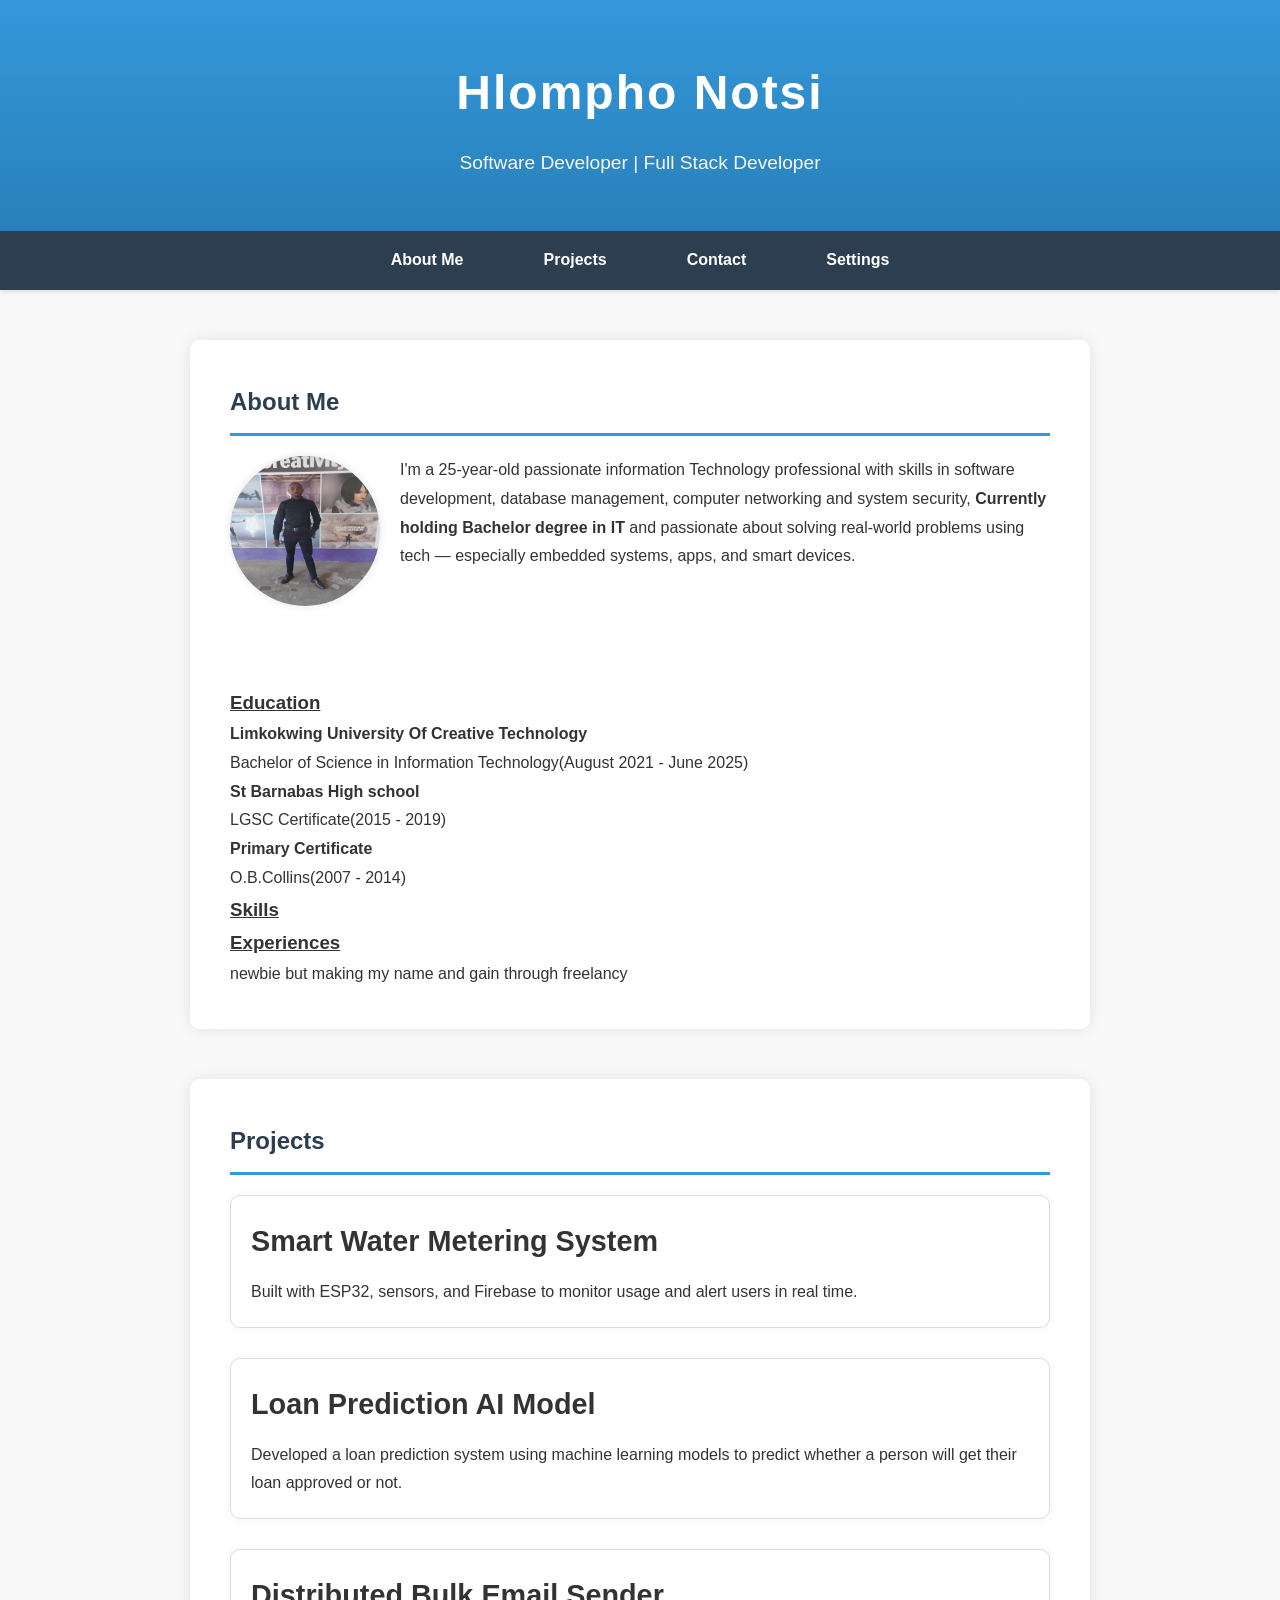
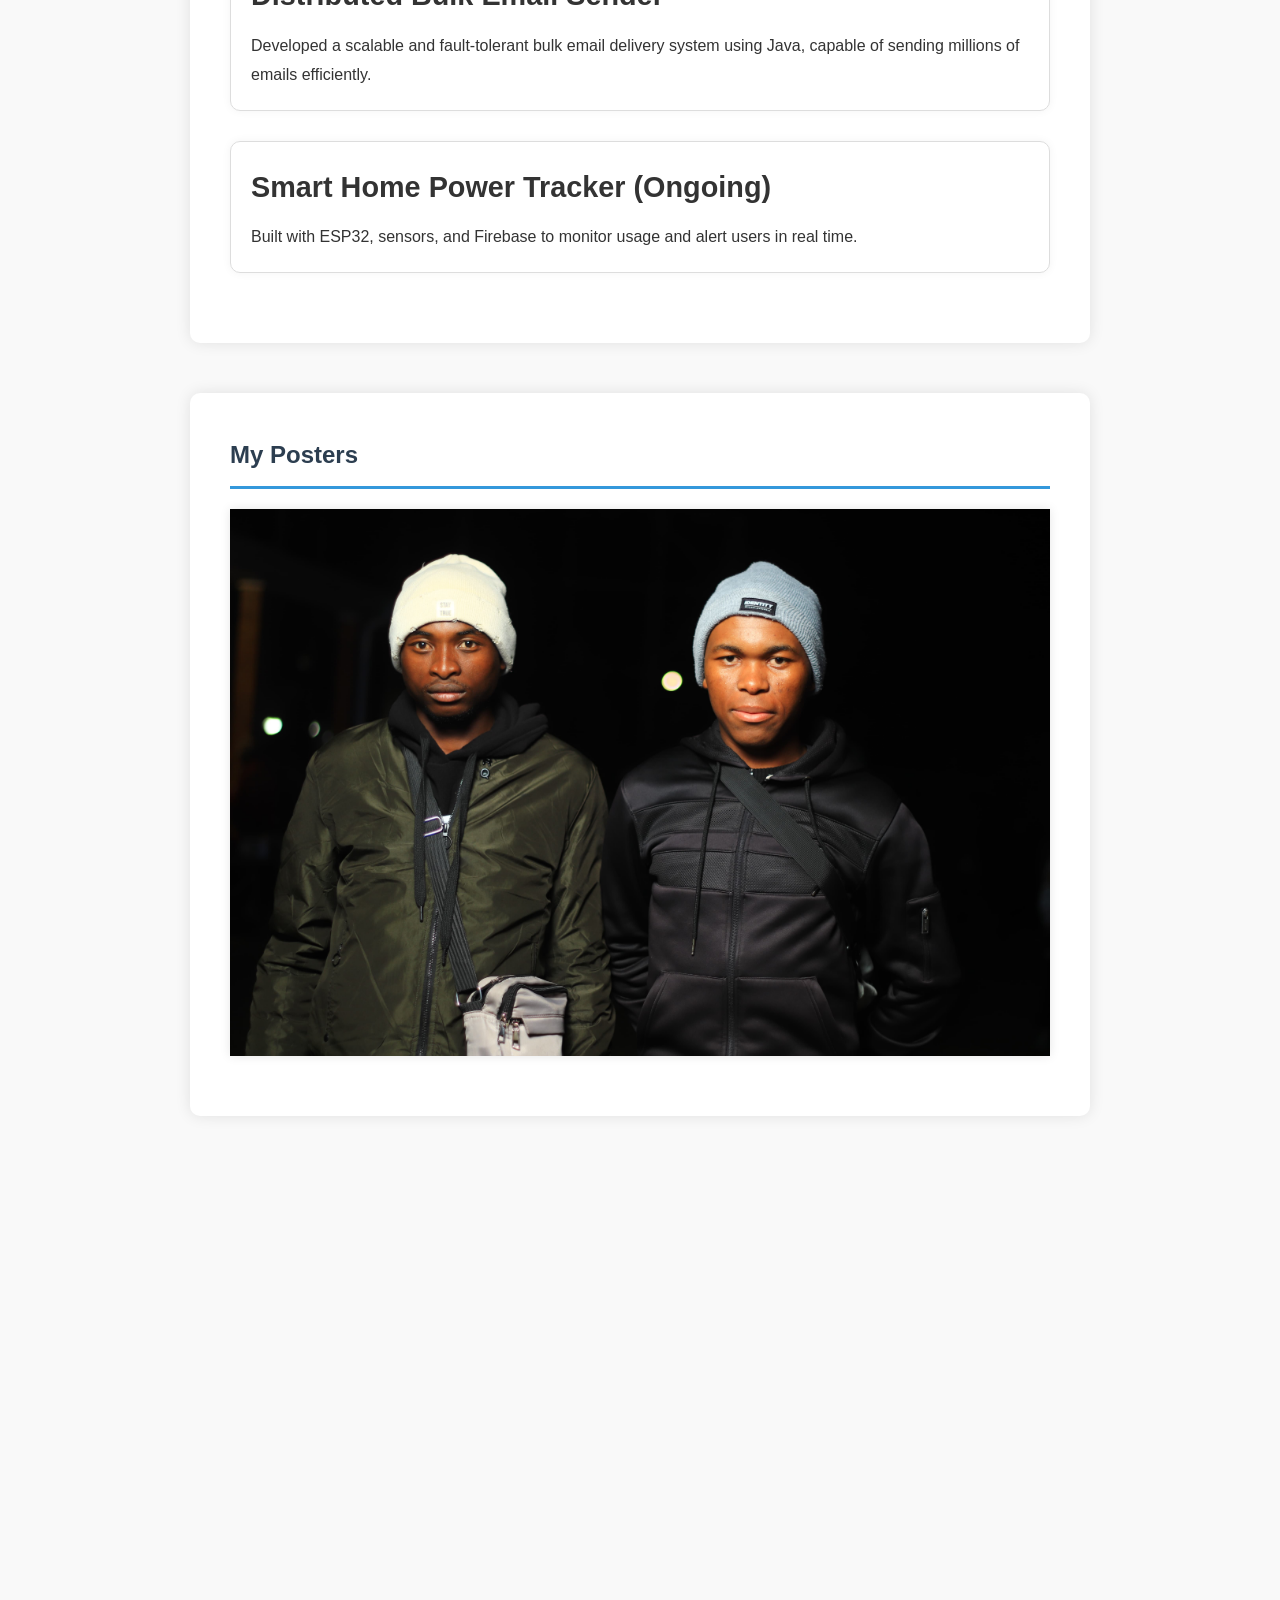
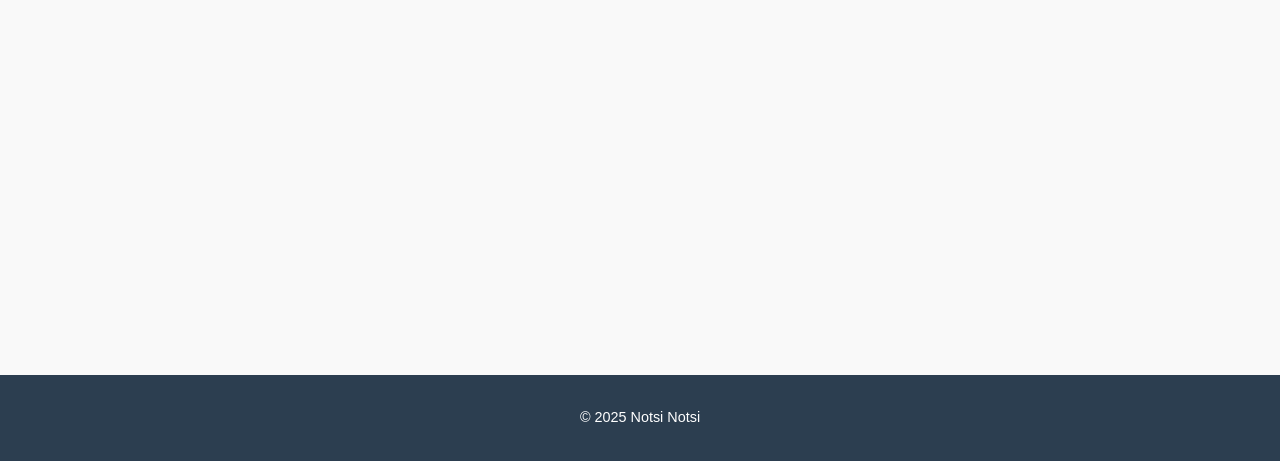
==== index.html @ 53c0213c "Add files via upload" ====
<!DOCTYPE html>
<html lang="en">
<head>
  <meta charset="UTF-8">
  <meta name="viewport" content="width=device-width, initial-scale=1.0">
  <title>Hlompho Notsi Portfolio</title>
  <link rel="stylesheet" href="style.css">
  <link rel="stylesheet" href="https://cdnjs.cloudflare.com/ajax/libs/font-awesome/5.15.3/css/all.min.css" />
</head>
<body>
  <header>
    <h1>Hlompho Notsi</h1>
    <p>Software Developer | Full Stack Developer</p>
  </header>
  <nav>
    <ul>
    <li><a href="#about">About Me</a></li>                     
    <li><a href="#projects">Projects</a></li>
    <li><a href="#contact">Contact</a></li>                    
    <li><a href="#settings">Settings</a></li>
  </ul>
  </nav>
  <section id="about">
    <h2>About Me</h2>
    <img src="profile.jpg" alt="Notsi Profile Picture" class="profile-picture">
    <p>I'm a 25-year-old passionate information Technology professional with skills in software development, database management, computer networking and system security,
      <b>Currently holding Bachelor degree in IT</b> and passionate about solving real-world problems using tech — especially embedded systems, apps, and smart devices.</p>
      <br>
      <br>
      <br>
      <br>
    <h3><u>Education</u></h3>
    <h4>Limkokwing University Of Creative Technology</h4>
    <p>Bachelor of Science in Information Technology(August 2021 - June 2025)<br></p>

    <h4>St Barnabas High school</h4>
    <p>LGSC Certificate(2015 - 2019)<br></p>
  
    <h4>Primary Certificate</h4>
    <p>O.B.Collins(2007 - 2014)<br></p>

    <h3><u>Skills</u></h3>
    <h3><u>Experiences</u></h3>
    <p>newbie but making my name and gain through freelancy<br></p>

  
  </section>
  <section id="projects">
    <h2>Projects</h2>
    <div class="project">
      <h3>Smart Water Metering System</h3>
      <p>Built with ESP32, sensors, and Firebase to monitor usage and alert users in real time.</p>
    </div>
    <div class="project">
      <h3>Loan Prediction AI Model</h3>
      <p>Developed a loan prediction system using machine learning models to predict whether a person will get their loan approved or not.</p>
    </div>
    <div class="project">
      <h3>Distributed Bulk Email Sender</h3>
      <p>Developed a scalable and fault-tolerant bulk email delivery system using Java, capable of sending millions of emails efficiently.</p>
    </div>
    <div class="project">
      <h3>Smart Home Power Tracker (Ongoing)</h3>
      <p>Built with ESP32, sensors, and Firebase to monitor usage and alert users in real time.</p>
    </div>
  </section>
  <section id="posters">
    <h2>My Posters</h2>
    <img src="poster.jpg" alt="Notsi poster" class="poster">
  </section>
  <section id="contact">
  <h2>Contact</h2>
  <p>Email: <a href="emailto:coolestkid201@gmail.com">coolestkid201@gmail.com</a></p>
  <p>Phone: +266 6367 4140</p>
  <div class="social-links">
    <a href="https: //facebook.com/hlompho" target="_blank"  >                                                       
      <i class="fa fa-facebook" aria-hidden="true"></i>Facabook
    </a>
    <a href="https://wa.me/+266 53879852" target="_blank">
      <i class="fa fa-whatsapp" aria-hidden="true"></i>whatsapp
    </a>
    <a href="https://linkedin.com/in/profile " target="_blank"></a>                                                            
      <i class="fa fa-linkedin" aria-hidden="true"></i> linkedin
    </a>
    <a href="https://www.twitter.com/your-twitter-profile" target="_blank">
      <i class="fa fa-twitter" aria-hidden="true"></i>
    </a>
  </div>
</section>
<section id="SETTINGS">
<div class="settings-container">
    <h2>Settings</h2>
    <label class="switch">
      <input type="checkbox" id="modeToggle">
      <span class="slider round"></span>
    </label>
    <p id="modeLabel">Light Mode</p>
    <h3>Other Settings</h3>
    <ul>
      <li>
        <label>
          <input type="checkbox" id="fontSizeToggle">
          Large Font Size
        </label>
      </li>
      <li>
        <label>
          <input type="checkbox" id="highContrastToggle">
          High Contrast Mode
        </label>
      </li>
    </ul>
  </div>
  <script>
    const toggle = document.getElementById("modeToggle");
    const label = document.getElementById("modeLabel");
    const body = document.body;
    const fontSizeToggle = document.getElementById("fontSizeToggle");
    const highContrastToggle = document.getElementById("highContrastToggle");

    toggle.addEventListener("change", () => {
      body.classList.toggle("dark");
      label.textContent = body.classList.contains("dark") ? "Dark Mode" : "Light Mode";
    });

    fontSizeToggle.addEventListener("change", () => {
      body.classList.toggle("large-font");
    });

    highContrastToggle.addEventListener("change", () => {
      body.classList.toggle("high-contrast");
    });
  </script>
  </section>
<footer>
    <p>&copy; 2025 Notsi Notsi</p>
  </footer>
  <script src="script.js"></script>
</body>
</html>
---- style.css ----
/* Global Styles */

* {
  margin: 0;
  padding: 0;
  box-sizing: border-box;
  scroll-behavior: smooth;
}

body {
  font-family: 'Inter', sans-serif;
  background-color: #f9f9f9;
  color: #333;
  line-height: 1.8;
  padding: 0;
}

/* Header Styles */

header {
  text-align: center;
  padding: 50px 0;
  background-color: #3498db;
  color: white;
  background-image: linear-gradient(to bottom, #3498db, #2980b9);
}

header h1 {
  font-size: 3rem;
  font-weight: 700;
  letter-spacing: 2px;
  color: white;
}

header p {
  font-size: 1.2rem;
  color: #f7f7f7;
  margin-top: 10px;
}

/* Navigation Styles */

nav {
  background-color: #2c3e50;
  padding: 15px 0;
  box-shadow: 0 2px 4px rgba(0, 0, 0, 0.1);
}

nav ul {
  display: flex;
  justify-content: center;
  list-style: none;
  padding: 0;
  margin: 0;
}

nav ul li {
  margin: 0 25px;
}

nav ul li a {
  color: white;
  text-decoration: none;
  font-weight: 600;
  padding: 10px 15px;
  border-radius: 5px;
  transition: background-color 0.3s ease;
}

nav ul li a:hover {
  background-color: #34495e;
}

/* Section Styles */

section {
  margin: 50px auto;
  max-width: 900px;
  background: white;
  padding: 40px;
  border-radius: 10px;
  box-shadow: 0 0 15px rgba(0, 0, 0, 0.1);
  scroll-margin-top: 80px;
}

section h2 {
  color: #2c3e50;
  margin-bottom: 20px;
  border-bottom: 3px solid #3498db;
  padding-bottom: 10px;
}

section p {
  color: #333;
}

/* Project Styles */

.project {
  margin-bottom: 30px;
  padding: 20px;
  border: 1px solid #ddd;
  border-radius: 10px;
  box-shadow: 0 0 10px rgba(0, 0, 0, 0.05);
}

.project h3 {
  font-size: 1.8rem;
  margin-bottom: 10px;
  color: #333;
}

/* Footer Styles */

footer {
  text-align: center;
  padding: 30px;
  margin-top: 50px;
  font-size: 0.9em;
  background-color: #2c3e50;
  color: white;
}

/* Responsive Design */

@media (max-width: 768px) {
  header {
    padding: 30px 0;
  }
  
  section {
    padding: 20px;
  }
}
.social-links {
  margin-top: 20px;
  color: #000;
}

.social-links a {
  margin: 0 10px;
  font-size: 24px;
  color: #333;
  transition: color 0.3s ease;
}

.social-links a:hover {
  color: #3498db;
}
.settings-container {
  max-width: 800px;
  margin: 40px auto;
  padding: 20px;
  background-color: #f9f9f9;
  border: 1px solid #ddd;
  border-radius: 10px;
  box-shadow: 0 0 10px rgba(0, 0, 0, 0.1);
}

.switch {
  position: relative;
  display: inline-block;
  width: 60px;
  height: 34px;
}

.slider {
  position: absolute;
  cursor: pointer;
  top: 0;
  left: 0;
  right: 0;
  bottom: 0;
  background-color: #ccc;
  transition: 0.4s;
}

.slider.round {
  border-radius: 34px;
}

.slider.round::before {
  position: absolute;
  content: "";
  height: 26px;
  width: 26px;
  left: 4px;
  bottom: 4px;
  background-color: white;
  transition: 0.4s;
  border-radius: 50%;
}

input:checked + .slider.round::before {
  transform: translateX(26px);
}

.dark {
  background-color: #333;
  color: #000;
}

.large-font {
  font-size: 18px;
}

.high-contrast {
  background-color: black;
  color: yellow;
}
.profile-picture {
    width: 150px;
    height: 150px;
    border-radius: 50%;
    float: left;
    margin: 0 20px 10px 0;
    display: block;
    box-shadow: 0 0 10px rgba(0, 0, 0, 0.1);
    
}
.poster{
    width:100%;
    height: inherit;
    margin: 20px auto;
    display: block;
    box-shadow: 0 0 10px rgba(0, 0, 0, 0.1);

}
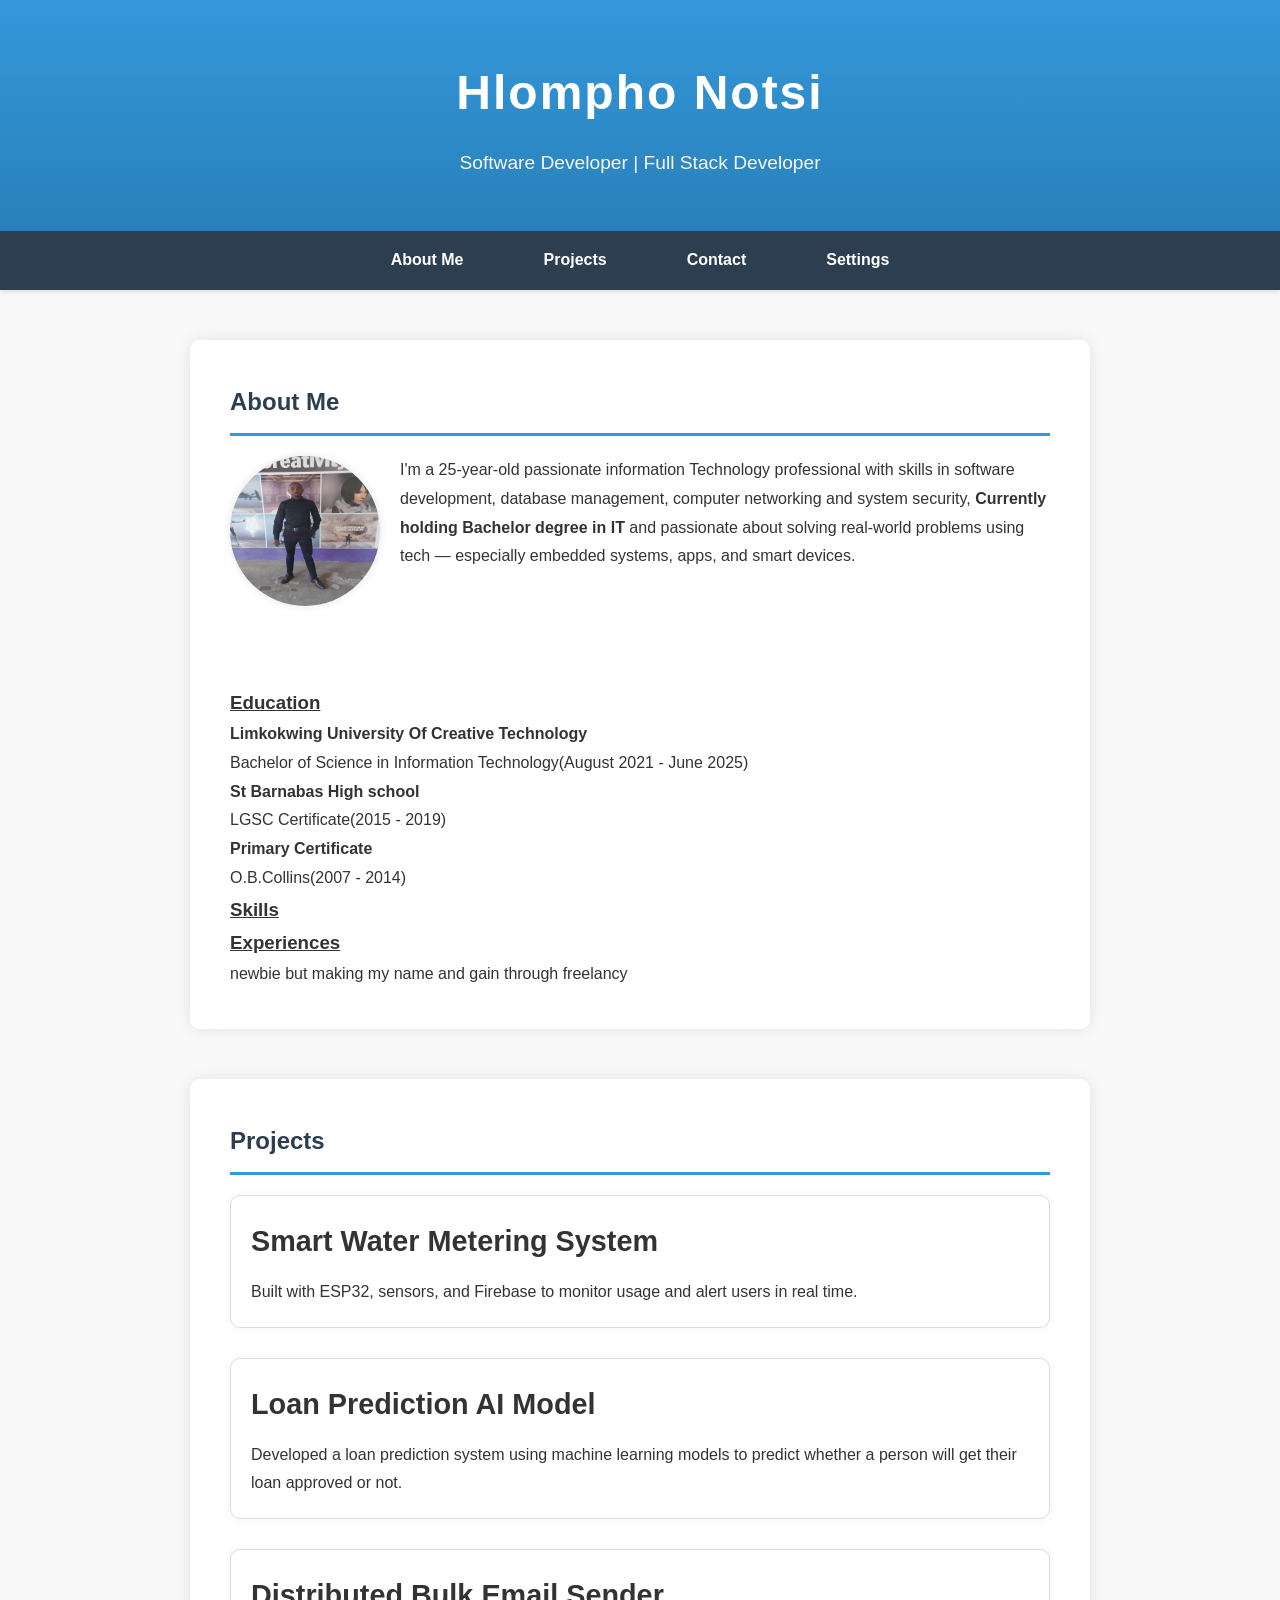
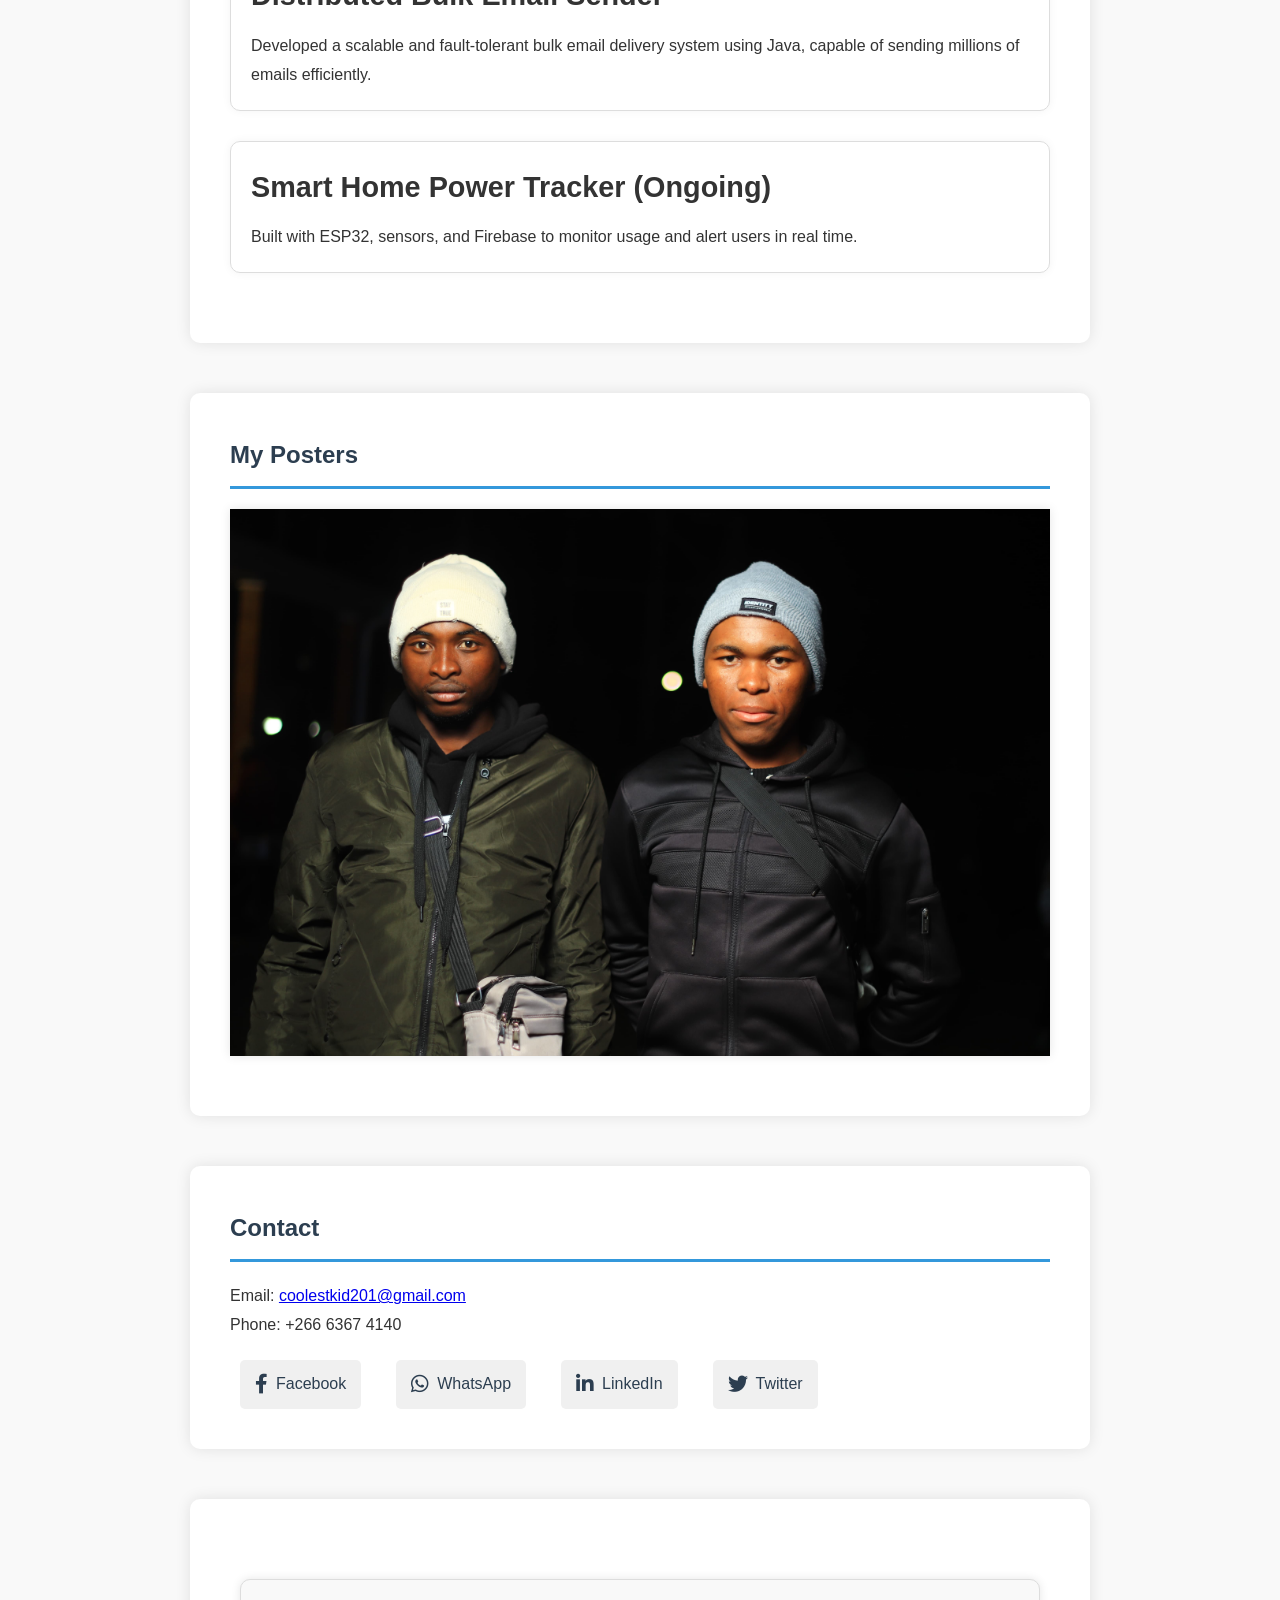
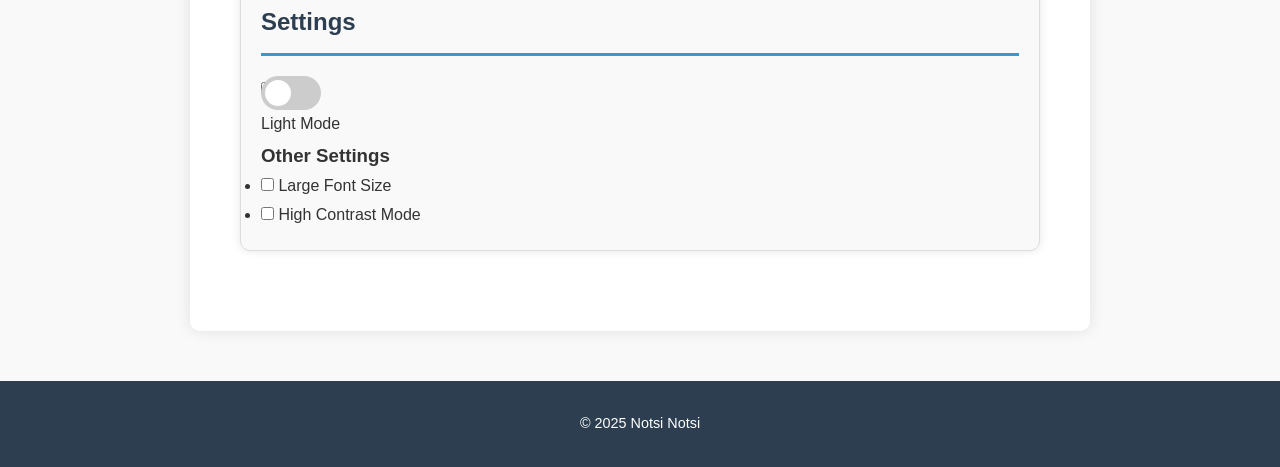
==== commit d85593c4: "Add files via upload" ====
--- a/index.html
+++ b/index.html
@@ -70,20 +70,20 @@
   </section>
   <section id="contact">
   <h2>Contact</h2>
-  <p>Email: <a href="emailto:coolestkid201@gmail.com">coolestkid201@gmail.com</a></p>
+  <p>Email: <a href="mailto:coolestkid201@gmail.com">coolestkid201@gmail.com</a></p>
   <p>Phone: +266 6367 4140</p>
   <div class="social-links">
-    <a href="https: //facebook.com/hlompho" target="_blank"  >                                                       
-      <i class="fa fa-facebook" aria-hidden="true"></i>Facabook
+    <a href="https://facebook.com/hlompho" target="_blank">                                                       
+      <i class="fab fa-facebook-f"></i> Facebook
     </a>
-    <a href="https://wa.me/+266 53879852" target="_blank">
-      <i class="fa fa-whatsapp" aria-hidden="true"></i>whatsapp
+    <a href="https://wa.me/26653879852" target="_blank">
+      <i class="fab fa-whatsapp"></i> WhatsApp
     </a>
-    <a href="https://linkedin.com/in/profile " target="_blank"></a>                                                            
-      <i class="fa fa-linkedin" aria-hidden="true"></i> linkedin
+    <a href="https://linkedin.com/in/hlompho-notsi-b7b3bb228" target="_blank">
+      <i class="fab fa-linkedin-in"></i> LinkedIn
     </a>
     <a href="https://www.twitter.com/your-twitter-profile" target="_blank">
-      <i class="fa fa-twitter" aria-hidden="true"></i>
+      <i class="fab fa-twitter"></i> Twitter
     </a>
   </div>
 </section>
--- a/style.css
+++ b/style.css
@@ -225,4 +225,43 @@
     display: block;
     box-shadow: 0 0 10px rgba(0, 0, 0, 0.1);
 
+}
+.social-links {
+  display: flex;
+  flex-wrap: wrap;
+  gap: 15px;
+  margin-top: 20px;
+}
+
+.social-links a {
+  display: inline-flex;
+  align-items: center;
+  gap: 8px;
+  color: #2c3e50;
+  text-decoration: none;
+  padding: 10px 15px;
+  border-radius: 5px;
+  background-color: #f0f0f0;
+  transition: all 0.3s ease;
+  font-size: 16px;
+}
+
+.social-links a:hover {
+  background-color: #3498db;
+  color: white;
+  transform: translateY(-2px);
+}
+
+.social-links i {
+  font-size: 20px;
+}
+
+/* Dark mode styles */
+.dark .social-links a {
+  background-color: #444;
+  color: white;
+}
+
+.dark .social-links a:hover {
+  background-color: #2980b9;
 }
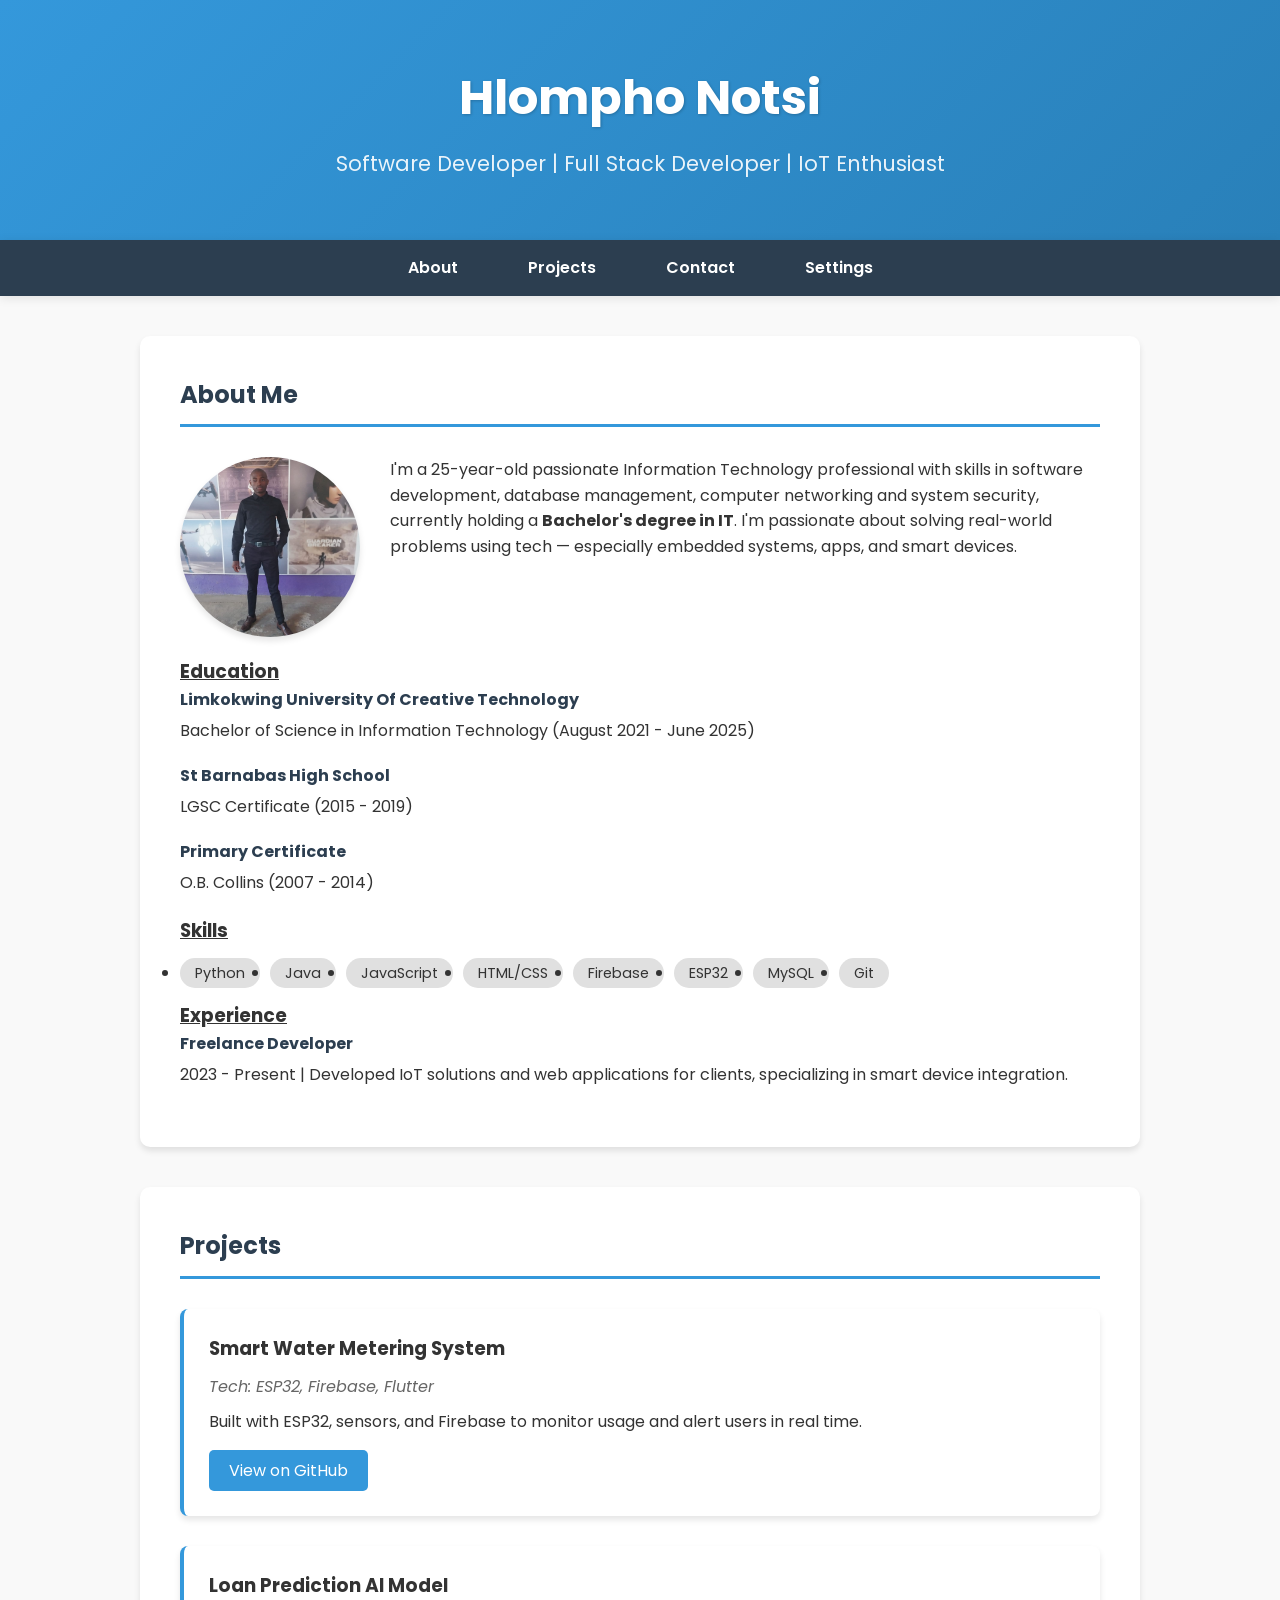
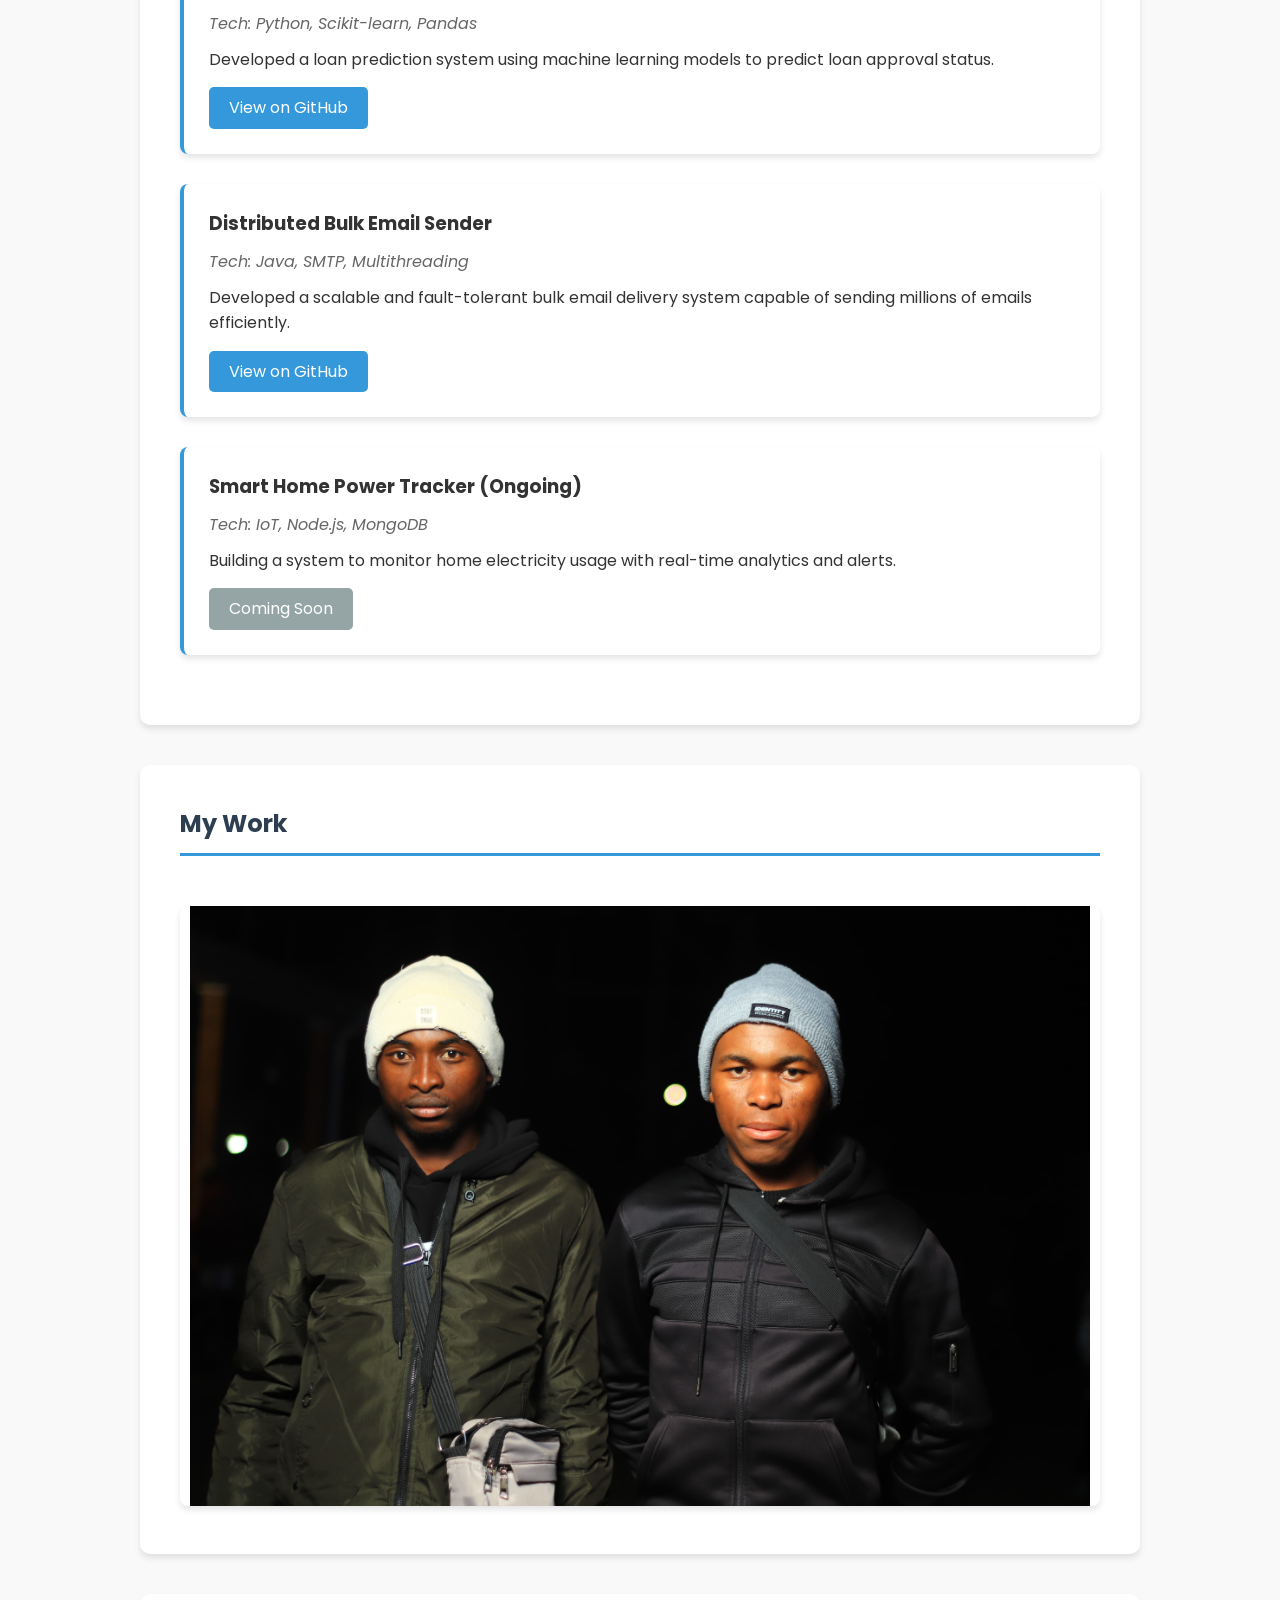
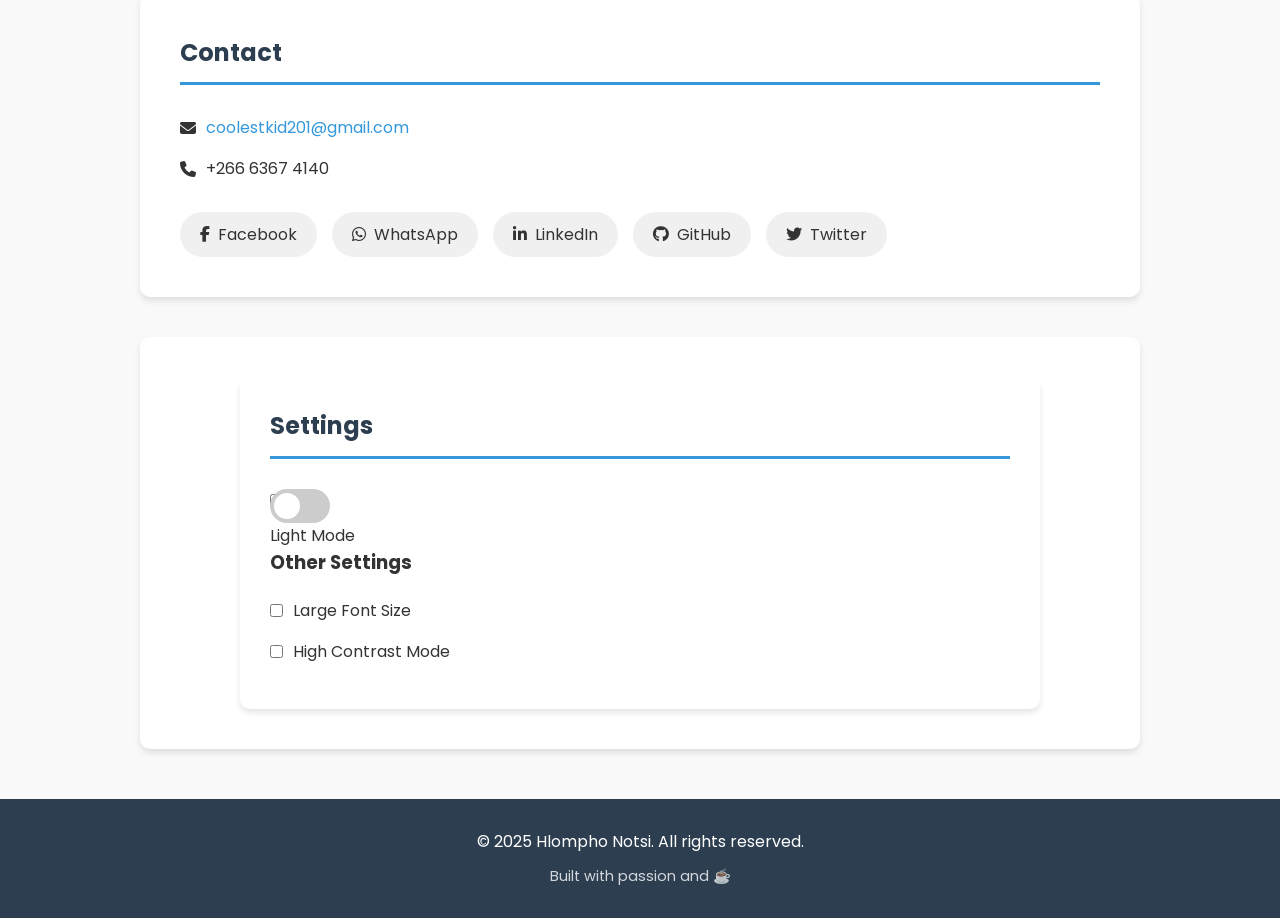
==== commit 77366712: "Add files via upload" ====
--- a/index.html
+++ b/index.html
@@ -3,138 +3,156 @@
 <head>
   <meta charset="UTF-8">
   <meta name="viewport" content="width=device-width, initial-scale=1.0">
-  <title>Hlompho Notsi Portfolio</title>
+  <title>Hlompho Notsi - Portfolio</title>
+  <meta name="description" content="Hlompho Notsi's Portfolio | Full-Stack Developer | IoT Enthusiast">
   <link rel="stylesheet" href="style.css">
-  <link rel="stylesheet" href="https://cdnjs.cloudflare.com/ajax/libs/font-awesome/5.15.3/css/all.min.css" />
+  <link rel="stylesheet" href="https://cdnjs.cloudflare.com/ajax/libs/font-awesome/6.4.0/css/all.min.css">
+  <link href="https://fonts.googleapis.com/css2?family=Poppins:wght@400;600;700&display=swap" rel="stylesheet">
+  <link rel="icon" href="favicon.ico" type="image/x-icon">
 </head>
 <body>
   <header>
     <h1>Hlompho Notsi</h1>
-    <p>Software Developer | Full Stack Developer</p>
+    <p>Software Developer | Full Stack Developer | IoT Enthusiast</p>
   </header>
   <nav>
     <ul>
-    <li><a href="#about">About Me</a></li>                     
-    <li><a href="#projects">Projects</a></li>
-    <li><a href="#contact">Contact</a></li>                    
-    <li><a href="#settings">Settings</a></li>
-  </ul>
+      <li><a href="#about">About</a></li>
+      <li><a href="#projects">Projects</a></li>
+      <li><a href="#contact">Contact</a></li>
+      <li><a href="#settings">Settings</a></li>
+    </ul>
   </nav>
+
   <section id="about">
     <h2>About Me</h2>
-    <img src="profile.jpg" alt="Notsi Profile Picture" class="profile-picture">
-    <p>I'm a 25-year-old passionate information Technology professional with skills in software development, database management, computer networking and system security,
-      <b>Currently holding Bachelor degree in IT</b> and passionate about solving real-world problems using tech — especially embedded systems, apps, and smart devices.</p>
-      <br>
-      <br>
-      <br>
-      <br>
-    <h3><u>Education</u></h3>
-    <h4>Limkokwing University Of Creative Technology</h4>
-    <p>Bachelor of Science in Information Technology(August 2021 - June 2025)<br></p>
+    <img src="profile.jpg" alt="Hlompho Notsi Profile Picture" class="profile-picture" loading="lazy">
+    <p>I'm a 25-year-old passionate Information Technology professional with skills in software development, database management, computer networking and system security, currently holding a <strong>Bachelor's degree in IT</strong>. I'm passionate about solving real-world problems using tech — especially embedded systems, apps, and smart devices.</p>
+    
+    <div class="about-details">
+      <h3><u>Education</u></h3>
+      <div class="education-item">
+        <h4>Limkokwing University Of Creative Technology</h4>
+        <p>Bachelor of Science in Information Technology (August 2021 - June 2025)</p>
+      </div>
+      <div class="education-item">
+        <h4>St Barnabas High School</h4>
+        <p>LGSC Certificate (2015 - 2019)</p>
+      </div>
+      <div class="education-item">
+        <h4>Primary Certificate</h4>
+        <p>O.B. Collins (2007 - 2014)</p>
+      </div>
 
-    <h4>St Barnabas High school</h4>
-    <p>LGSC Certificate(2015 - 2019)<br></p>
-  
-    <h4>Primary Certificate</h4>
-    <p>O.B.Collins(2007 - 2014)<br></p>
+      <h3><u>Skills</u></h3>
+      <ul class="skills-list">
+        <li><span class="skill-tag">Python</span></li>
+        <li><span class="skill-tag">Java</span></li>
+        <li><span class="skill-tag">JavaScript</span></li>
+        <li><span class="skill-tag">HTML/CSS</span></li>
+        <li><span class="skill-tag">Firebase</span></li>
+        <li><span class="skill-tag">ESP32</span></li>
+        <li><span class="skill-tag">MySQL</span></li>
+        <li><span class="skill-tag">Git</span></li>
+      </ul>
 
-    <h3><u>Skills</u></h3>
-    <h3><u>Experiences</u></h3>
-    <p>newbie but making my name and gain through freelancy<br></p>
+      <h3><u>Experience</u></h3>
+      <div class="experience-item">
+        <h4>Freelance Developer</h4>
+        <p>2023 - Present | Developed IoT solutions and web applications for clients, specializing in smart device integration.</p>
+      </div>
+    </div>
+  </section>
 
-  
-  </section>
   <section id="projects">
     <h2>Projects</h2>
     <div class="project">
       <h3>Smart Water Metering System</h3>
+      <p class="tech-stack">Tech: ESP32, Firebase, Flutter</p>
       <p>Built with ESP32, sensors, and Firebase to monitor usage and alert users in real time.</p>
+      <a href="https://github.com/yourusername/water-meter" target="_blank" class="project-link">View on GitHub</a>
     </div>
     <div class="project">
       <h3>Loan Prediction AI Model</h3>
-      <p>Developed a loan prediction system using machine learning models to predict whether a person will get their loan approved or not.</p>
+      <p class="tech-stack">Tech: Python, Scikit-learn, Pandas</p>
+      <p>Developed a loan prediction system using machine learning models to predict loan approval status.</p>
+      <a href="https://github.com/yourusername/loan-prediction" target="_blank" class="project-link">View on GitHub</a>
     </div>
     <div class="project">
       <h3>Distributed Bulk Email Sender</h3>
-      <p>Developed a scalable and fault-tolerant bulk email delivery system using Java, capable of sending millions of emails efficiently.</p>
+      <p class="tech-stack">Tech: Java, SMTP, Multithreading</p>
+      <p>Developed a scalable and fault-tolerant bulk email delivery system capable of sending millions of emails efficiently.</p>
+      <a href="https://github.com/yourusername/email-sender" target="_blank" class="project-link">View on GitHub</a>
     </div>
     <div class="project">
       <h3>Smart Home Power Tracker (Ongoing)</h3>
-      <p>Built with ESP32, sensors, and Firebase to monitor usage and alert users in real time.</p>
+      <p class="tech-stack">Tech: IoT, Node.js, MongoDB</p>
+      <p>Building a system to monitor home electricity usage with real-time analytics and alerts.</p>
+      <a href="#" class="project-link coming-soon">Coming Soon</a>
     </div>
   </section>
+
   <section id="posters">
-    <h2>My Posters</h2>
-    <img src="poster.jpg" alt="Notsi poster" class="poster">
+    <h2>My Work</h2>
+    <img src="poster.jpg" alt="Hlompho Notsi's project poster" class="poster" loading="lazy">
   </section>
+
   <section id="contact">
-  <h2>Contact</h2>
-  <p>Email: <a href="mailto:coolestkid201@gmail.com">coolestkid201@gmail.com</a></p>
-  <p>Phone: +266 6367 4140</p>
-  <div class="social-links">
-    <a href="https://facebook.com/hlompho" target="_blank">                                                       
-      <i class="fab fa-facebook-f"></i> Facebook
-    </a>
-    <a href="https://wa.me/26653879852" target="_blank">
-      <i class="fab fa-whatsapp"></i> WhatsApp
-    </a>
-    <a href="https://linkedin.com/in/hlompho-notsi-b7b3bb228" target="_blank">
-      <i class="fab fa-linkedin-in"></i> LinkedIn
-    </a>
-    <a href="https://www.twitter.com/your-twitter-profile" target="_blank">
-      <i class="fab fa-twitter"></i> Twitter
-    </a>
-  </div>
-</section>
-<section id="SETTINGS">
-<div class="settings-container">
-    <h2>Settings</h2>
-    <label class="switch">
-      <input type="checkbox" id="modeToggle">
-      <span class="slider round"></span>
-    </label>
-    <p id="modeLabel">Light Mode</p>
-    <h3>Other Settings</h3>
-    <ul>
-      <li>
-        <label>
-          <input type="checkbox" id="fontSizeToggle">
-          Large Font Size
-        </label>
-      </li>
-      <li>
-        <label>
-          <input type="checkbox" id="highContrastToggle">
-          High Contrast Mode
-        </label>
-      </li>
-    </ul>
-  </div>
-  <script>
-    const toggle = document.getElementById("modeToggle");
-    const label = document.getElementById("modeLabel");
-    const body = document.body;
-    const fontSizeToggle = document.getElementById("fontSizeToggle");
-    const highContrastToggle = document.getElementById("highContrastToggle");
+    <h2>Contact</h2>
+    <div class="contact-info">
+      <p><i class="fas fa-envelope"></i> <a href="mailto:coolestkid201@gmail.com">coolestkid201@gmail.com</a></p>
+      <p><i class="fas fa-phone"></i> +266 6367 4140</p>
+    </div>
+    <div class="social-links">
+      <a href="https://facebook.com/hlompho" target="_blank" aria-label="Facebook">
+        <i class="fab fa-facebook-f"></i> <span>Facebook</span>
+      </a>
+      <a href="https://wa.me/26653879852" target="_blank" aria-label="WhatsApp">
+        <i class="fab fa-whatsapp"></i> <span>WhatsApp</span>
+      </a>
+      <a href="https://linkedin.com/in//hlompho-notsi-b7b3bb228" target="_blank" aria-label="LinkedIn">
+        <i class="fab fa-linkedin-in"></i> <span>LinkedIn</span>
+      </a>
+      <a href="https://github.com/https://github.com/NOTSIHLOMPHO" target="_blank" aria-label="GitHub">
+        <i class="fab fa-github"></i> <span>GitHub</span>
+      </a>
+      <a href="https://twitter.com/hlompho_notsi" target="_blank" aria-label="Twitter">
+        <i class="fab fa-twitter"></i> <span>Twitter</span>
+      </a>
+    </div>
+  </section>
 
-    toggle.addEventListener("change", () => {
-      body.classList.toggle("dark");
-      label.textContent = body.classList.contains("dark") ? "Dark Mode" : "Light Mode";
-    });
+  <section id="settings">
+    <div class="settings-container">
+      <h2>Settings</h2>
+      <label class="switch">
+        <input type="checkbox" id="modeToggle">
+        <span class="slider round"></span>
+      </label>
+      <p id="modeLabel">Light Mode</p>
+      <h3>Other Settings</h3>
+      <ul class="settings-list">
+        <li>
+          <label>
+            <input type="checkbox" id="fontSizeToggle">
+            Large Font Size
+          </label>
+        </li>
+        <li>
+          <label>
+            <input type="checkbox" id="highContrastToggle">
+            High Contrast Mode
+          </label>
+        </li>
+      </ul>
+    </div>
+  </section>
 
-    fontSizeToggle.addEventListener("change", () => {
-      body.classList.toggle("large-font");
-    });
+  <footer>
+    <p>&copy; 2025 Hlompho Notsi. All rights reserved.</p>
+    <p class="footer-note">Built with passion and ☕</p>
+  </footer>
 
-    highContrastToggle.addEventListener("change", () => {
-      body.classList.toggle("high-contrast");
-    });
-  </script>
-  </section>
-<footer>
-    <p>&copy; 2025 Notsi Notsi</p>
-  </footer>
   <script src="script.js"></script>
 </body>
 </html>
--- a/style.css
+++ b/style.css
@@ -1,160 +1,252 @@
 /* Global Styles */
+:root {
+  --primary-color: #3498db;
+  --secondary-color: #2c3e50;
+  --text-color: #333;
+  --light-bg: #f9f9f9;
+  --dark-bg: #333;
+  --dark-text: #f0f0f0;
+  --card-shadow: 0 4px 6px rgba(0, 0, 0, 0.1);
+}
 
 * {
   margin: 0;
   padding: 0;
   box-sizing: border-box;
+}
+
+html {
   scroll-behavior: smooth;
 }
 
 body {
-  font-family: 'Inter', sans-serif;
-  background-color: #f9f9f9;
-  color: #333;
-  line-height: 1.8;
-  padding: 0;
+  font-family: 'Poppins', sans-serif;
+  background-color: var(--light-bg);
+  color: var(--text-color);
+  line-height: 1.6;
+  transition: background-color 0.3s, color 0.3s;
 }
 
 /* Header Styles */
-
 header {
   text-align: center;
-  padding: 50px 0;
-  background-color: #3498db;
-  color: white;
-  background-image: linear-gradient(to bottom, #3498db, #2980b9);
+  padding: 60px 0;
+  background: linear-gradient(135deg, var(--primary-color), #2980b9);
+  color: white;
 }
 
 header h1 {
   font-size: 3rem;
   font-weight: 700;
-  letter-spacing: 2px;
-  color: white;
+  margin-bottom: 10px;
+  text-shadow: 1px 1px 3px rgba(0, 0, 0, 0.2);
 }
 
 header p {
-  font-size: 1.2rem;
-  color: #f7f7f7;
-  margin-top: 10px;
-}
-
-/* Navigation Styles */
-
+  font-size: 1.3rem;
+  opacity: 0.9;
+}
+
+/* Navigation */
 nav {
-  background-color: #2c3e50;
+  background-color: var(--secondary-color);
   padding: 15px 0;
-  box-shadow: 0 2px 4px rgba(0, 0, 0, 0.1);
+  position: sticky;
+  top: 0;
+  z-index: 100;
+  box-shadow: 0 2px 10px rgba(0, 0, 0, 0.1);
 }
 
 nav ul {
   display: flex;
   justify-content: center;
   list-style: none;
-  padding: 0;
-  margin: 0;
+  flex-wrap: wrap;
 }
 
 nav ul li {
-  margin: 0 25px;
+  margin: 0 20px;
 }
 
 nav ul li a {
   color: white;
   text-decoration: none;
   font-weight: 600;
-  padding: 10px 15px;
+  padding: 8px 15px;
   border-radius: 5px;
-  transition: background-color 0.3s ease;
+  transition: all 0.3s;
 }
 
 nav ul li a:hover {
-  background-color: #34495e;
+  background-color: rgba(255, 255, 255, 0.1);
+}
+
+nav ul li a.active {
+  background-color: var(--primary-color);
 }
 
 /* Section Styles */
-
 section {
-  margin: 50px auto;
-  max-width: 900px;
+  max-width: 1000px;
+  margin: 40px auto;
+  padding: 40px;
   background: white;
-  padding: 40px;
   border-radius: 10px;
-  box-shadow: 0 0 15px rgba(0, 0, 0, 0.1);
+  box-shadow: var(--card-shadow);
   scroll-margin-top: 80px;
 }
 
 section h2 {
-  color: #2c3e50;
+  color: var(--secondary-color);
+  margin-bottom: 30px;
+  padding-bottom: 10px;
+  border-bottom: 3px solid var(--primary-color);
+}
+
+/* About Section */
+.profile-picture {
+  width: 180px;
+  height: 180px;
+  border-radius: 50%;
+  float: left;
+  margin: 0 30px 20px 0;
+  object-fit: cover;
+  box-shadow: var(--card-shadow);
+}
+
+.about-details {
+  clear: both;
+}
+
+.education-item, .experience-item {
   margin-bottom: 20px;
-  border-bottom: 3px solid #3498db;
-  padding-bottom: 10px;
-}
-
-section p {
-  color: #333;
-}
-
-/* Project Styles */
-
+}
+
+.education-item h4, .experience-item h4 {
+  color: var(--secondary-color);
+  margin-bottom: 5px;
+}
+
+.skills-list {
+  display: flex;
+  flex-wrap: wrap;
+  gap: 10px;
+  margin: 15px 0;
+}
+
+.skill-tag {
+  background-color: #e0e0e0;
+  padding: 5px 15px;
+  border-radius: 20px;
+  font-size: 0.9rem;
+}
+
+/* Projects Section */
 .project {
   margin-bottom: 30px;
-  padding: 20px;
-  border: 1px solid #ddd;
-  border-radius: 10px;
-  box-shadow: 0 0 10px rgba(0, 0, 0, 0.05);
-}
-
-.project h3 {
-  font-size: 1.8rem;
-  margin-bottom: 10px;
-  color: #333;
-}
-
-/* Footer Styles */
-
-footer {
-  text-align: center;
-  padding: 30px;
-  margin-top: 50px;
-  font-size: 0.9em;
-  background-color: #2c3e50;
-  color: white;
-}
-
-/* Responsive Design */
-
-@media (max-width: 768px) {
-  header {
-    padding: 30px 0;
-  }
-  
-  section {
-    padding: 20px;
-  }
-}
+  padding: 25px;
+  border-radius: 8px;
+  background: white;
+  box-shadow: var(--card-shadow);
+  transition: transform 0.3s, box-shadow 0.3s;
+  border-left: 4px solid var(--primary-color);
+}
+
+.project:hover {
+  transform: translateY(-5px);
+  box-shadow: 0 10px 20px rgba(0, 0, 0, 0.1);
+}
+
+.tech-stack {
+  color: #666;
+  font-style: italic;
+  margin: 10px 0;
+}
+
+.project-link {
+  display: inline-block;
+  margin-top: 15px;
+  padding: 8px 20px;
+  background-color: var(--primary-color);
+  color: white;
+  text-decoration: none;
+  border-radius: 5px;
+  transition: background-color 0.3s;
+}
+
+.project-link:hover {
+  background-color: #2980b9;
+}
+
+.coming-soon {
+  background-color: #95a5a6;
+  cursor: not-allowed;
+}
+
+/* Posters Section */
+.poster {
+  width: 100%;
+  max-height: 600px;
+  object-fit: contain;
+  border-radius: 8px;
+  box-shadow: var(--card-shadow);
+  margin-top: 20px;
+}
+
+/* Contact Section */
+.contact-info {
+  margin-bottom: 30px;
+}
+
+.contact-info p {
+  margin: 15px 0;
+  display: flex;
+  align-items: center;
+  gap: 10px;
+}
+
+.contact-info a {
+  color: var(--primary-color);
+  text-decoration: none;
+}
+
+.contact-info a:hover {
+  text-decoration: underline;
+}
+
 .social-links {
-  margin-top: 20px;
-  color: #000;
+  display: flex;
+  flex-wrap: wrap;
+  gap: 15px;
+  margin-top: 30px;
 }
 
 .social-links a {
-  margin: 0 10px;
-  font-size: 24px;
-  color: #333;
-  transition: color 0.3s ease;
+  display: flex;
+  align-items: center;
+  gap: 8px;
+  padding: 10px 20px;
+  background-color: #f0f0f0;
+  color: var(--text-color);
+  text-decoration: none;
+  border-radius: 50px;
+  transition: all 0.3s;
 }
 
 .social-links a:hover {
-  color: #3498db;
-}
+  background-color: var(--primary-color);
+  color: white;
+  transform: scale(1.05);
+}
+
+/* Settings Section */
 .settings-container {
   max-width: 800px;
-  margin: 40px auto;
-  padding: 20px;
-  background-color: #f9f9f9;
-  border: 1px solid #ddd;
+  margin: 0 auto;
+  padding: 30px;
+  background: white;
   border-radius: 10px;
-  box-shadow: 0 0 10px rgba(0, 0, 0, 0.1);
+  box-shadow: var(--card-shadow);
 }
 
 .switch {
@@ -162,6 +254,7 @@
   display: inline-block;
   width: 60px;
   height: 34px;
+  margin-right: 15px;
 }
 
 .slider {
@@ -173,13 +266,10 @@
   bottom: 0;
   background-color: #ccc;
   transition: 0.4s;
-}
-
-.slider.round {
   border-radius: 34px;
 }
 
-.slider.round::before {
+.slider:before {
   position: absolute;
   content: "";
   height: 26px;
@@ -191,77 +281,144 @@
   border-radius: 50%;
 }
 
-input:checked + .slider.round::before {
+input:checked + .slider {
+  background-color: var(--primary-color);
+}
+
+input:checked + .slider:before {
   transform: translateX(26px);
 }
 
-.dark {
+.settings-list {
+  list-style: none;
+  margin-top: 20px;
+}
+
+.settings-list li {
+  margin: 15px 0;
+}
+
+.settings-list label {
+  display: flex;
+  align-items: center;
+  gap: 10px;
+  cursor: pointer;
+}
+
+/* Footer */
+footer {
+  text-align: center;
+  padding: 30px;
+  background-color: var(--secondary-color);
+  color: white;
+  margin-top: 50px;
+}
+
+.footer-note {
+  margin-top: 10px;
+  opacity: 0.8;
+  font-size: 0.9rem;
+}
+
+/* Dark Mode */
+body.dark {
+  background-color: #222;
+  color: var(--dark-text);
+}
+
+body.dark section {
   background-color: #333;
-  color: #000;
-}
-
-.large-font {
+  color: var(--dark-text);
+}
+
+body.dark .project,
+body.dark .settings-container {
+  background-color: #444;
+}
+
+body.dark .skill-tag {
+  background-color: #555;
+  color: white;
+}
+
+body.dark .social-links a {
+  background-color: #444;
+  color: white;
+}
+
+/* Large Font Mode */
+body.large-font {
   font-size: 18px;
 }
 
-.high-contrast {
+body.large-font h1 {
+  font-size: 3.5rem;
+}
+
+body.large-font h2 {
+  font-size: 2.5rem;
+}
+
+body.large-font h3 {
+  font-size: 2rem;
+}
+
+/* High Contrast Mode */
+body.high-contrast {
   background-color: black;
   color: yellow;
 }
-.profile-picture {
-    width: 150px;
-    height: 150px;
-    border-radius: 50%;
-    float: left;
-    margin: 0 20px 10px 0;
+
+body.high-contrast section {
+  background-color: black;
+  border: 2px solid yellow;
+}
+
+body.high-contrast a {
+  color: cyan;
+}
+
+/* Responsive Design */
+@media (max-width: 768px) {
+  header {
+    padding: 40px 0;
+  }
+
+  header h1 {
+    font-size: 2.2rem;
+  }
+
+  nav ul li {
+    margin: 0 10px;
+  }
+
+  section {
+    padding: 25px;
+    margin: 30px 15px;
+  }
+
+  .profile-picture {
+    float: none;
     display: block;
-    box-shadow: 0 0 10px rgba(0, 0, 0, 0.1);
-    
-}
-.poster{
-    width:100%;
-    height: inherit;
-    margin: 20px auto;
-    display: block;
-    box-shadow: 0 0 10px rgba(0, 0, 0, 0.1);
-
-}
-.social-links {
-  display: flex;
-  flex-wrap: wrap;
-  gap: 15px;
-  margin-top: 20px;
-}
-
-.social-links a {
-  display: inline-flex;
-  align-items: center;
-  gap: 8px;
-  color: #2c3e50;
-  text-decoration: none;
-  padding: 10px 15px;
-  border-radius: 5px;
-  background-color: #f0f0f0;
-  transition: all 0.3s ease;
-  font-size: 16px;
-}
-
-.social-links a:hover {
-  background-color: #3498db;
-  color: white;
-  transform: translateY(-2px);
-}
-
-.social-links i {
-  font-size: 20px;
-}
-
-/* Dark mode styles */
-.dark .social-links a {
-  background-color: #444;
-  color: white;
-}
-
-.dark .social-links a:hover {
-  background-color: #2980b9;
+    margin: 0 auto 20px;
+  }
+
+  .social-links {
+    justify-content: center;
+  }
+}
+
+@media (max-width: 480px) {
+  header h1 {
+    font-size: 1.8rem;
+  }
+
+  nav ul {
+    flex-direction: column;
+    align-items: center;
+  }
+
+  nav ul li {
+    margin: 5px 0;
+  }
 }
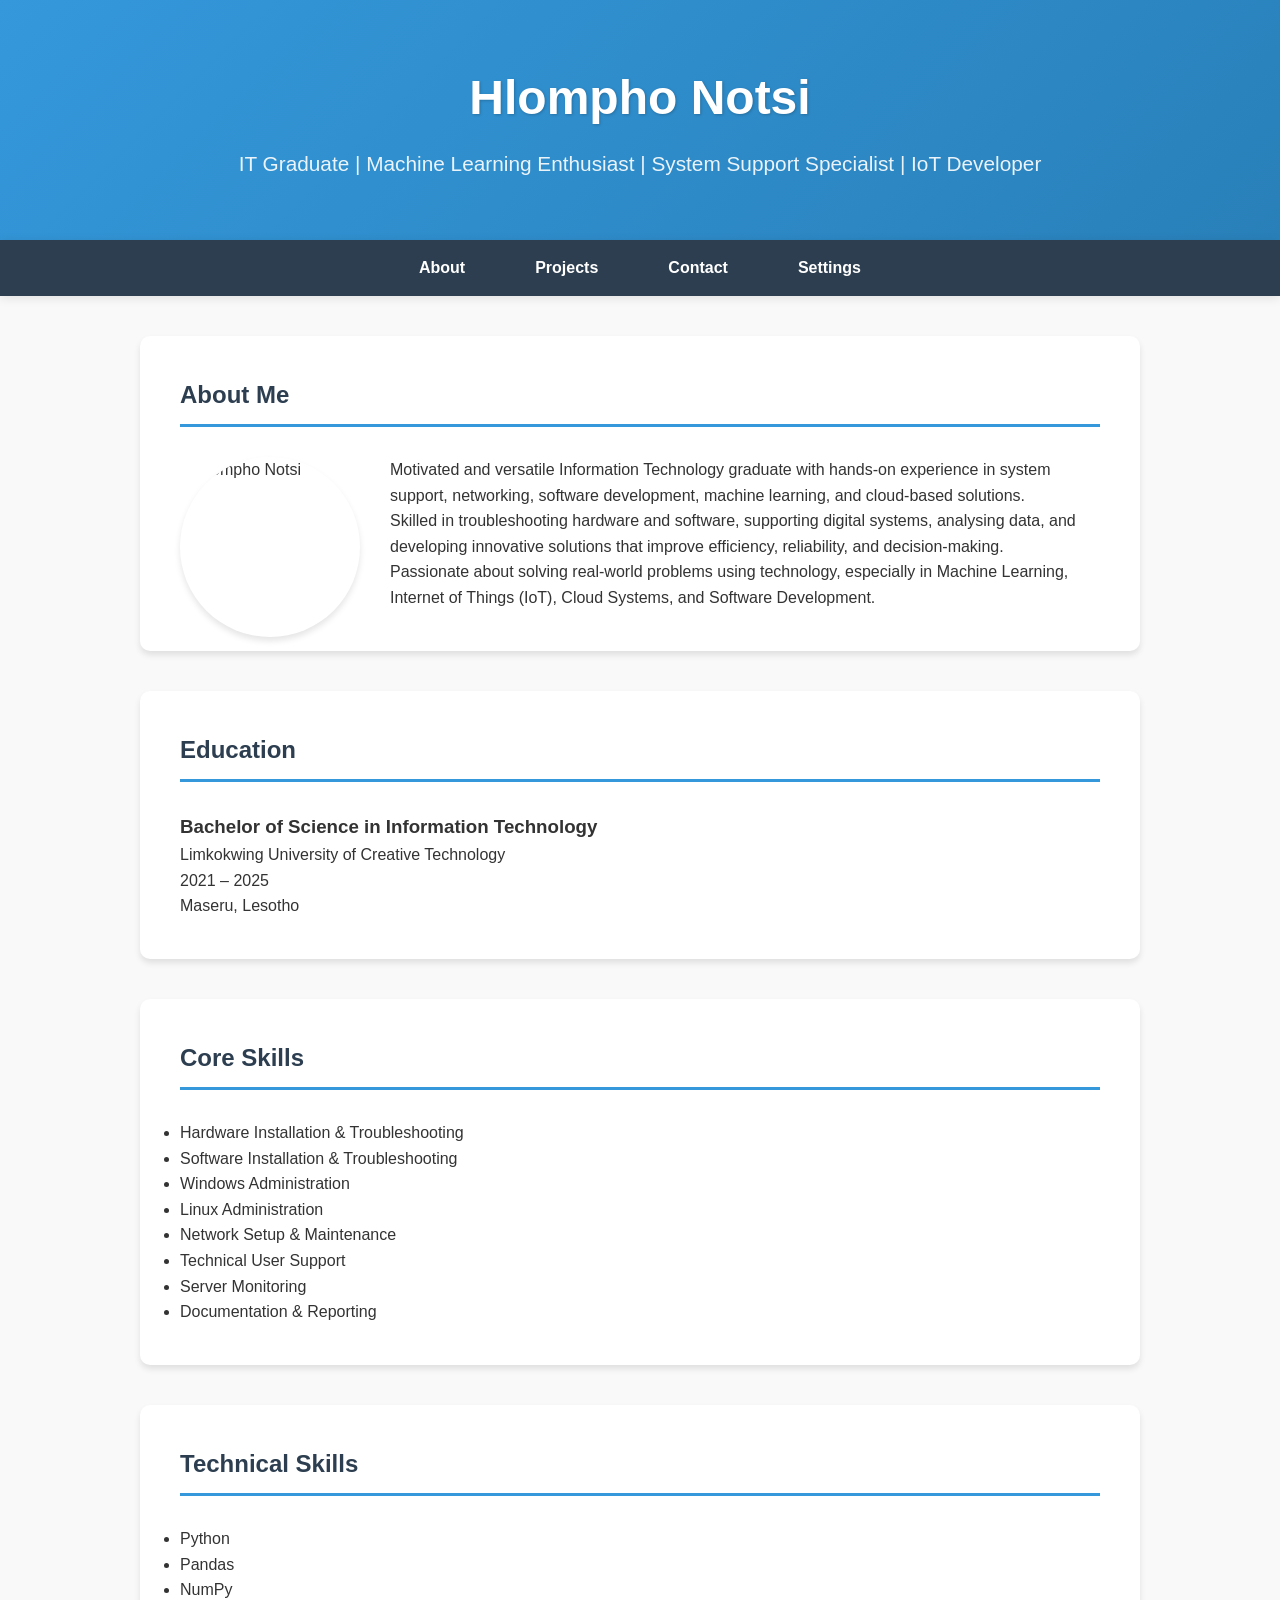
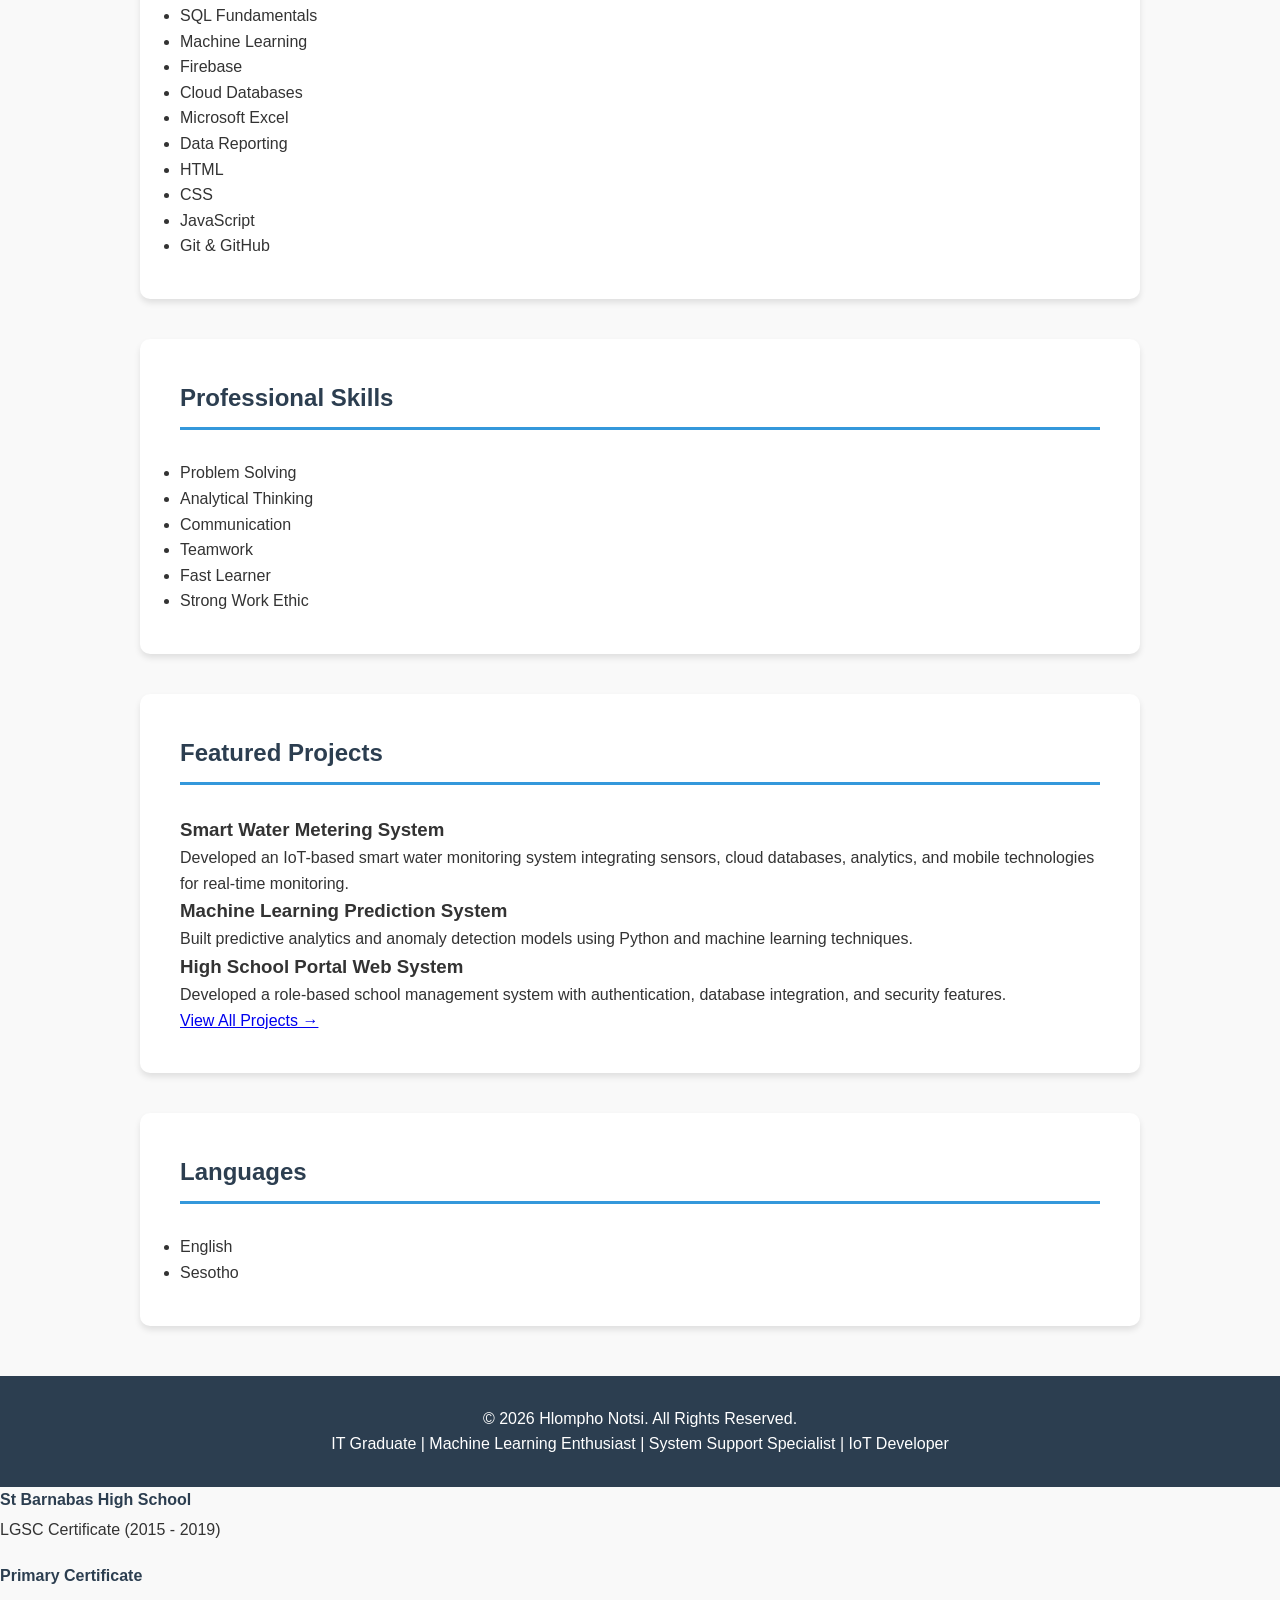
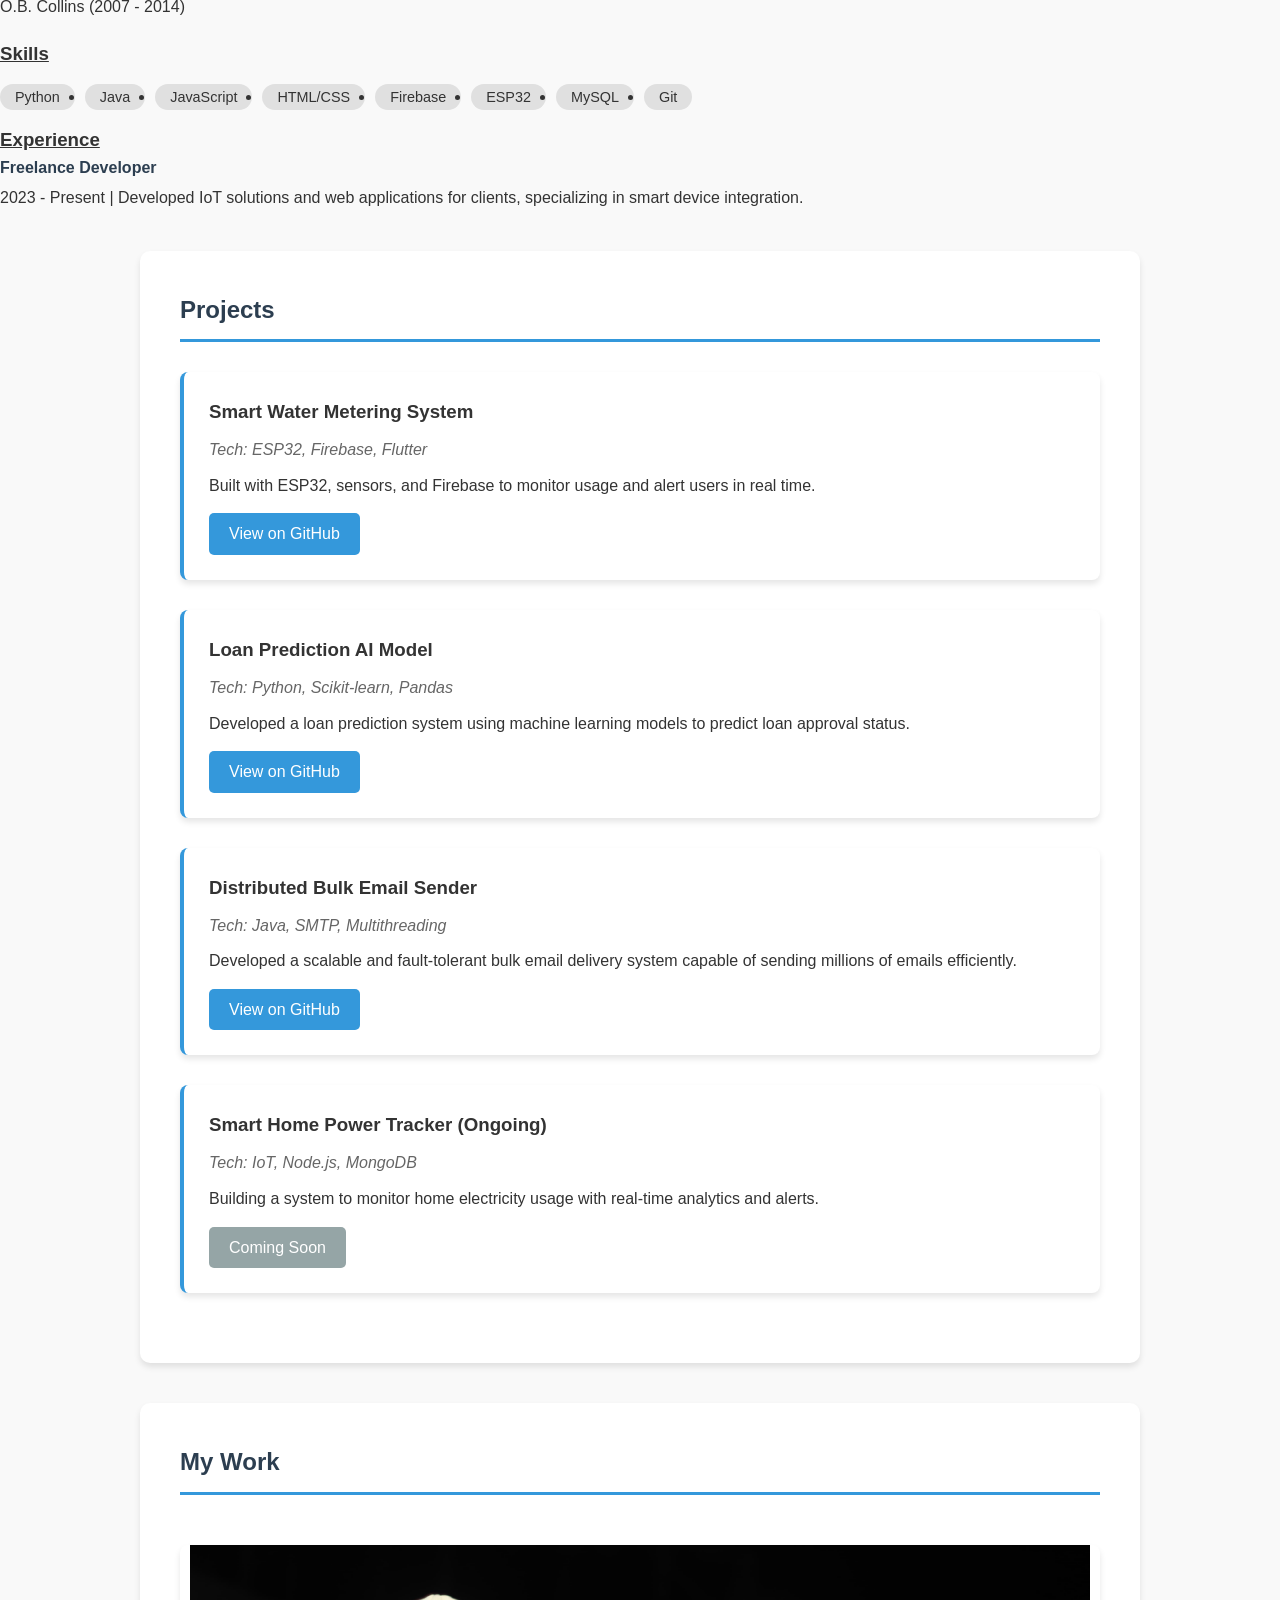
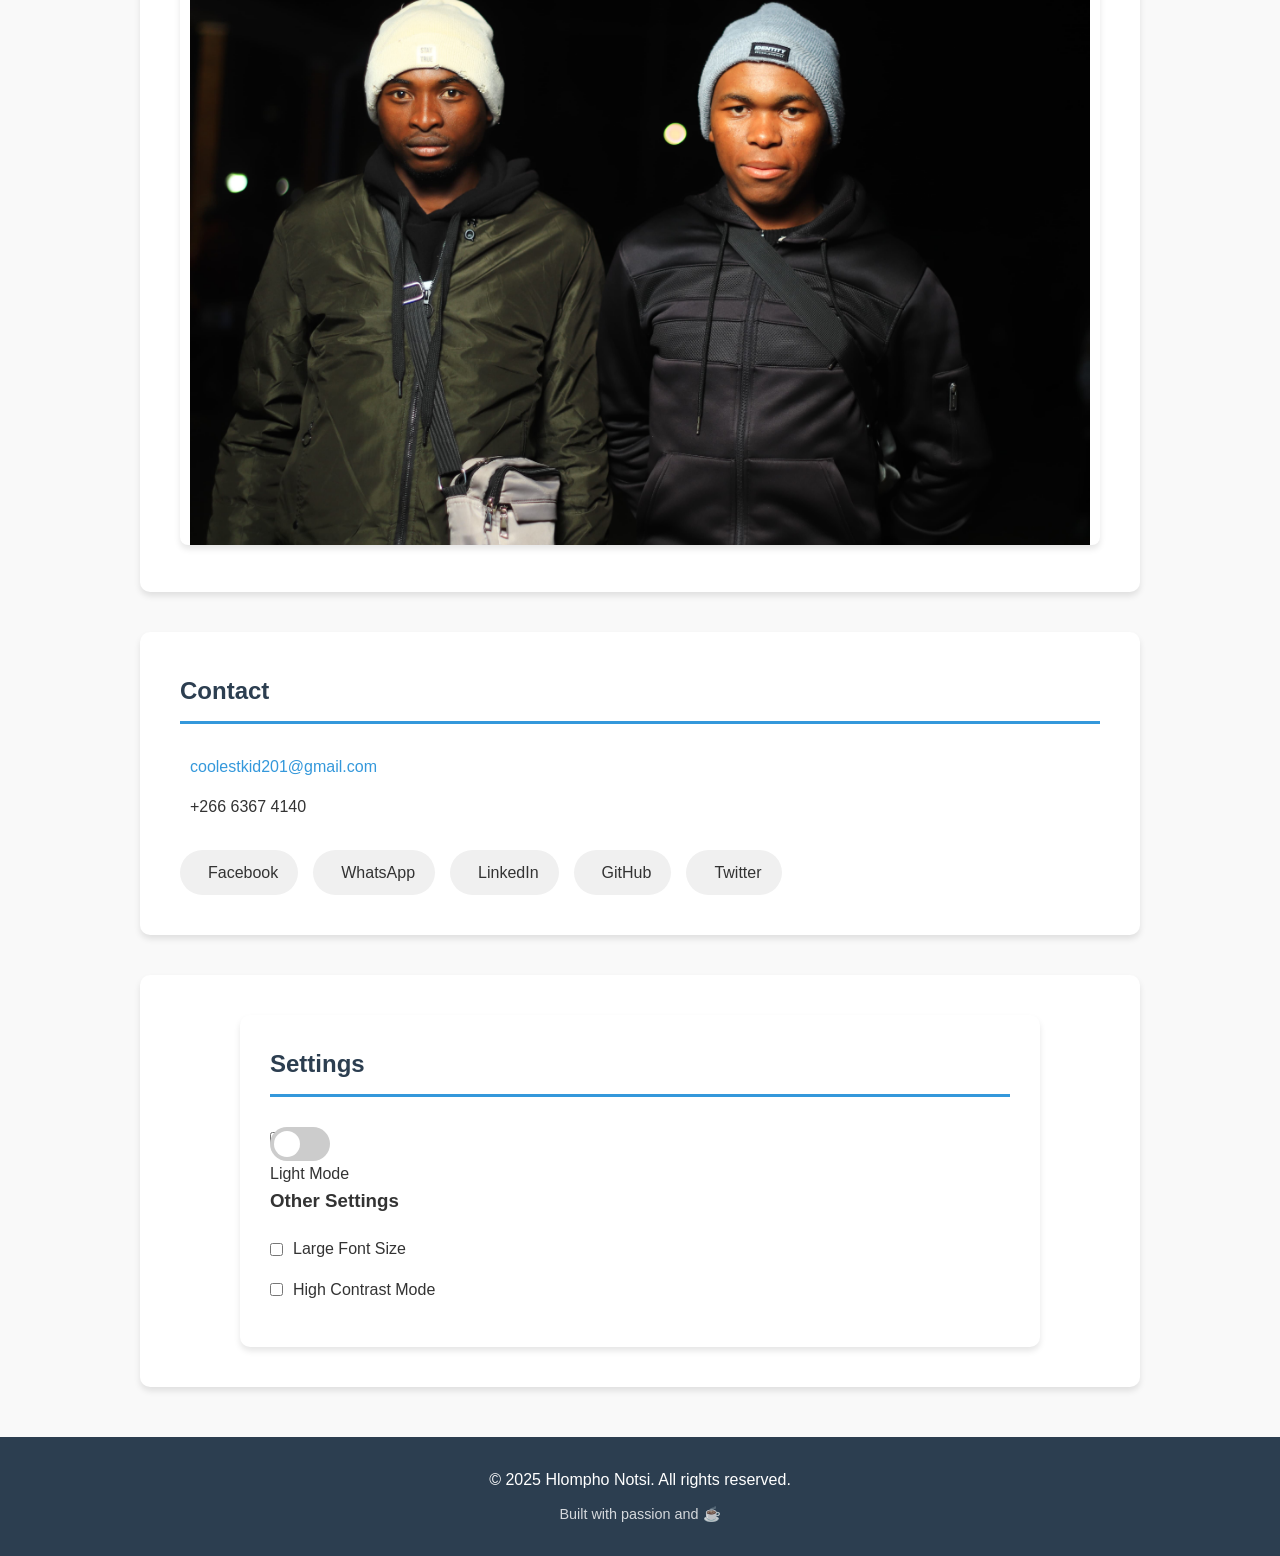
==== commit 75f00b01: "Updated 2026_06_11" ====
--- a/index.html
+++ b/index.html
@@ -1,40 +1,235 @@
 <!DOCTYPE html>
 <html lang="en">
 <head>
-  <meta charset="UTF-8">
-  <meta name="viewport" content="width=device-width, initial-scale=1.0">
-  <title>Hlompho Notsi - Portfolio</title>
-  <meta name="description" content="Hlompho Notsi's Portfolio | Full-Stack Developer | IoT Enthusiast">
-  <link rel="stylesheet" href="style.css">
-  <link rel="stylesheet" href="https://cdnjs.cloudflare.com/ajax/libs/font-awesome/6.4.0/css/all.min.css">
-  <link href="https://fonts.googleapis.com/css2?family=Poppins:wght@400;600;700&display=swap" rel="stylesheet">
-  <link rel="icon" href="favicon.ico" type="image/x-icon">
+    <meta charset="UTF-8">
+    <meta name="viewport" content="width=device-width, initial-scale=1.0">
+    <title>Hlompho Notsi | Portfolio</title>
+
+    <meta name="description" content="Portfolio of Hlompho Notsi - IT Graduate, Machine Learning Enthusiast, IoT Developer and System Support Specialist">
+
+    <link rel="stylesheet" href="style.css">
 </head>
 <body>
-  <header>
-    <h1>Hlompho Notsi</h1>
-    <p>Software Developer | Full Stack Developer | IoT Enthusiast</p>
-  </header>
-  <nav>
-    <ul>
-      <li><a href="#about">About</a></li>
-      <li><a href="#projects">Projects</a></li>
-      <li><a href="#contact">Contact</a></li>
-      <li><a href="#settings">Settings</a></li>
-    </ul>
-  </nav>
-
-  <section id="about">
-    <h2>About Me</h2>
-    <img src="profile.jpg" alt="Hlompho Notsi Profile Picture" class="profile-picture" loading="lazy">
-    <p>I'm a 25-year-old passionate Information Technology professional with skills in software development, database management, computer networking and system security, currently holding a <strong>Bachelor's degree in IT</strong>. I'm passionate about solving real-world problems using tech — especially embedded systems, apps, and smart devices.</p>
-    
-    <div class="about-details">
-      <h3><u>Education</u></h3>
-      <div class="education-item">
-        <h4>Limkokwing University Of Creative Technology</h4>
-        <p>Bachelor of Science in Information Technology (August 2021 - June 2025)</p>
-      </div>
+
+    <!-- Header -->
+    <header>
+        <h1>Hlompho Notsi</h1>
+        <p>
+            IT Graduate | Machine Learning Enthusiast |
+            System Support Specialist | IoT Developer
+        </p>
+    </header>
+
+    <!-- Navigation -->
+    <nav>
+        <ul>
+            <li><a href="index.html">About</a></li>
+            <li><a href="projects.html">Projects</a></li>
+            <li><a href="contact.html">Contact</a></li>
+            <li><a href="settings.html">Settings</a></li>
+        </ul>
+    </nav>
+
+    <!-- Main Content -->
+    <main>
+
+        <!-- About Section -->
+        <section id="about">
+
+            <h2>About Me</h2>
+
+            <img
+                src="images/profile.jpg"
+                alt="Hlompho Notsi"
+                class="profile-picture"
+                width="200"
+            >
+
+            <p>
+                Motivated and versatile Information Technology graduate with
+                hands-on experience in system support, networking,
+                software development, machine learning, and cloud-based
+                solutions.
+            </p>
+
+            <p>
+                Skilled in troubleshooting hardware and software,
+                supporting digital systems, analysing data,
+                and developing innovative solutions that improve
+                efficiency, reliability, and decision-making.
+            </p>
+
+            <p>
+                Passionate about solving real-world problems using
+                technology, especially in Machine Learning,
+                Internet of Things (IoT), Cloud Systems,
+                and Software Development.
+            </p>
+
+        </section>
+
+        <!-- Education -->
+        <section id="education">
+
+            <h2>Education</h2>
+
+            <article>
+
+                <h3>
+                    Bachelor of Science in Information Technology
+                </h3>
+
+                <p>
+                    Limkokwing University of Creative Technology
+                </p>
+
+                <p>
+                    2021 – 2025
+                </p>
+
+                <p>
+                    Maseru, Lesotho
+                </p>
+
+            </article>
+
+        </section>
+
+        <!-- Core Skills -->
+        <section id="skills">
+
+            <h2>Core Skills</h2>
+
+            <ul>
+                <li>Hardware Installation & Troubleshooting</li>
+                <li>Software Installation & Troubleshooting</li>
+                <li>Windows Administration</li>
+                <li>Linux Administration</li>
+                <li>Network Setup & Maintenance</li>
+                <li>Technical User Support</li>
+                <li>Server Monitoring</li>
+                <li>Documentation & Reporting</li>
+            </ul>
+
+        </section>
+
+        <!-- Technical Skills -->
+        <section id="technical-skills">
+
+            <h2>Technical Skills</h2>
+
+            <ul>
+                <li>Python</li>
+                <li>Pandas</li>
+                <li>NumPy</li>
+                <li>SQL Fundamentals</li>
+                <li>Machine Learning</li>
+                <li>Firebase</li>
+                <li>Cloud Databases</li>
+                <li>Microsoft Excel</li>
+                <li>Data Reporting</li>
+                <li>HTML</li>
+                <li>CSS</li>
+                <li>JavaScript</li>
+                <li>Git & GitHub</li>
+            </ul>
+
+        </section>
+
+        <!-- Professional Skills -->
+        <section id="professional-skills">
+
+            <h2>Professional Skills</h2>
+
+            <ul>
+                <li>Problem Solving</li>
+                <li>Analytical Thinking</li>
+                <li>Communication</li>
+                <li>Teamwork</li>
+                <li>Fast Learner</li>
+                <li>Strong Work Ethic</li>
+            </ul>
+
+        </section>
+
+        <!-- Featured Projects -->
+        <section id="featured-projects">
+
+            <h2>Featured Projects</h2>
+
+            <article>
+
+                <h3>Smart Water Metering System</h3>
+
+                <p>
+                    Developed an IoT-based smart water monitoring system
+                    integrating sensors, cloud databases, analytics,
+                    and mobile technologies for real-time monitoring.
+                </p>
+
+            </article>
+
+            <article>
+
+                <h3>Machine Learning Prediction System</h3>
+
+                <p>
+                    Built predictive analytics and anomaly detection
+                    models using Python and machine learning techniques.
+                </p>
+
+            </article>
+
+            <article>
+
+                <h3>High School Portal Web System</h3>
+
+                <p>
+                    Developed a role-based school management system
+                    with authentication, database integration,
+                    and security features.
+                </p>
+
+            </article>
+
+            <p>
+                <a href="projects.html">
+                    View All Projects →
+                </a>
+            </p>
+
+        </section>
+
+        <!-- Languages -->
+        <section id="languages">
+
+            <h2>Languages</h2>
+
+            <ul>
+                <li>English</li>
+                <li>Sesotho</li>
+            </ul>
+
+        </section>
+
+    </main>
+
+    <!-- Footer -->
+    <footer>
+
+        <p>
+            &copy; 2026 Hlompho Notsi. All Rights Reserved.
+        </p>
+
+        <p>
+            IT Graduate | Machine Learning Enthusiast |
+            System Support Specialist | IoT Developer
+        </p>
+
+    </footer>
+
+</body>
+              </html>      </div>
       <div class="education-item">
         <h4>St Barnabas High School</h4>
         <p>LGSC Certificate (2015 - 2019)</p>
@@ -155,4 +350,4 @@
 
   <script src="script.js"></script>
 </body>
-</html>+</html>
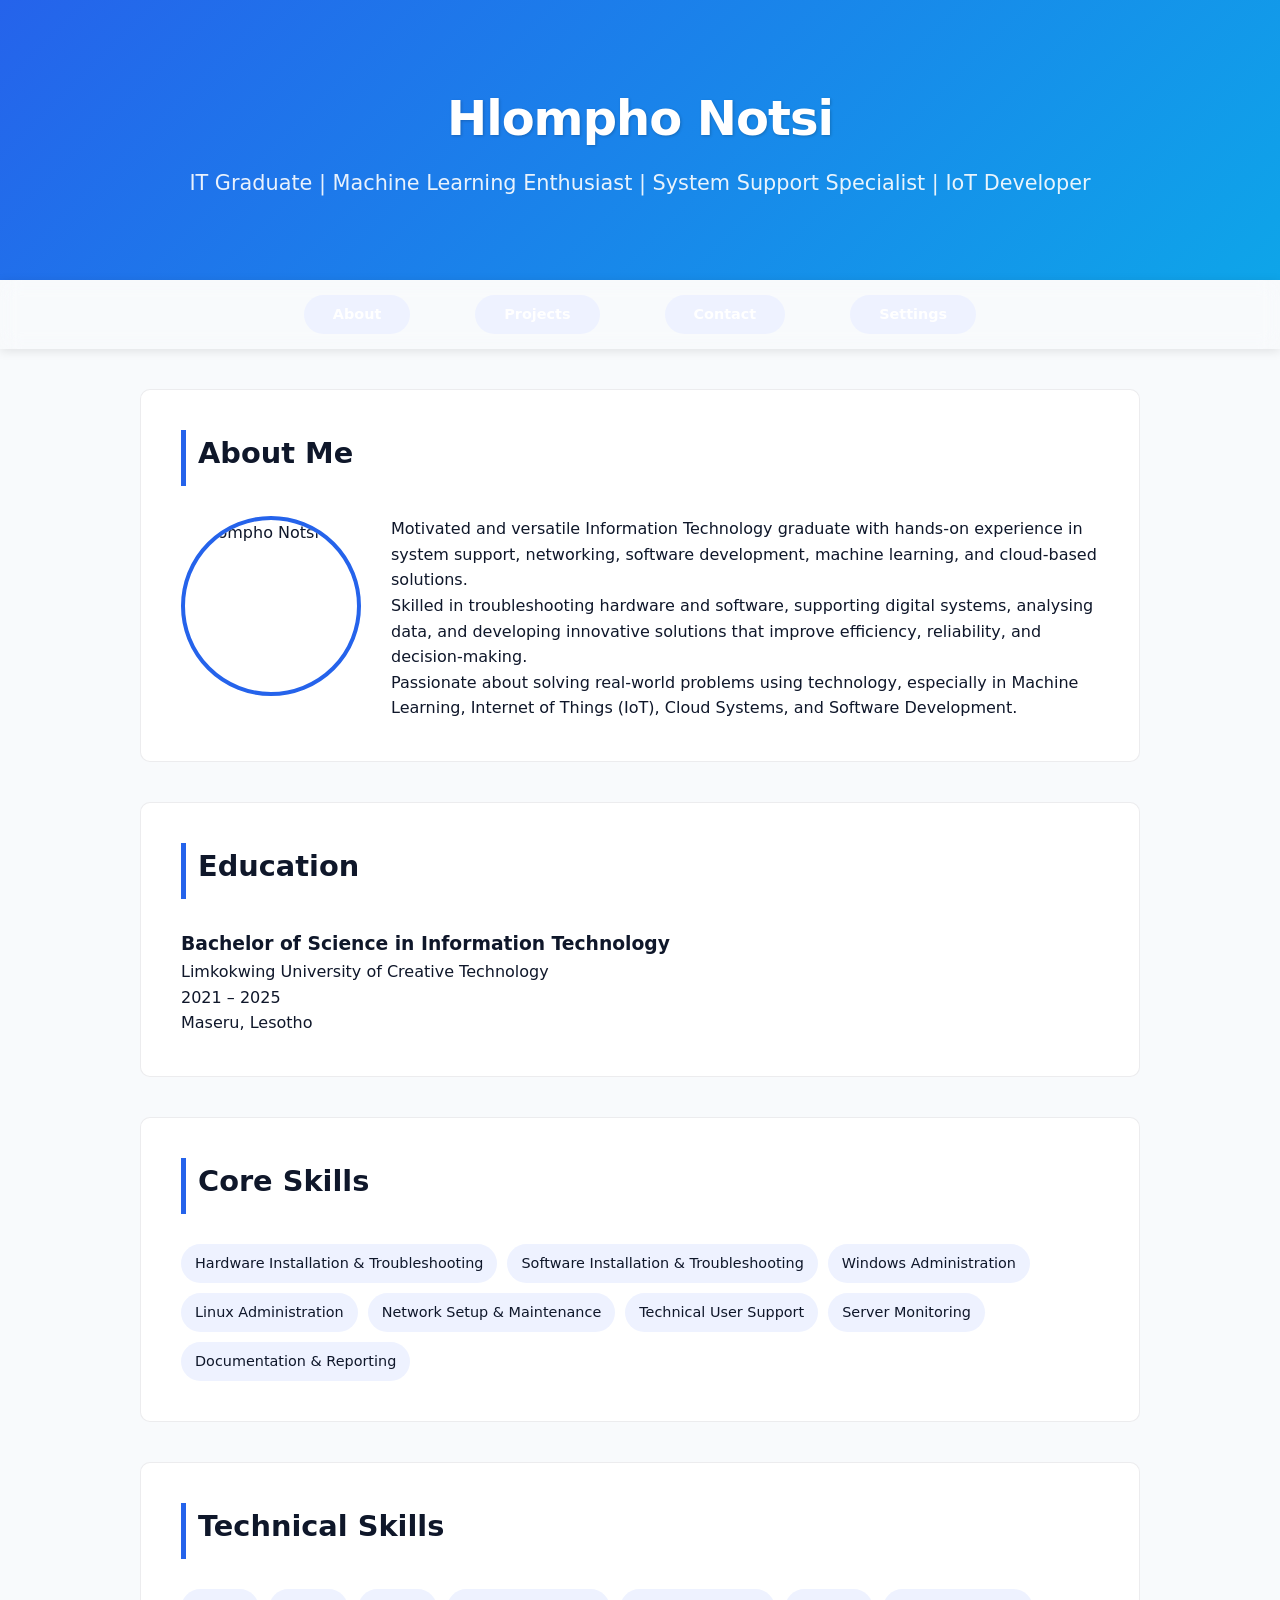
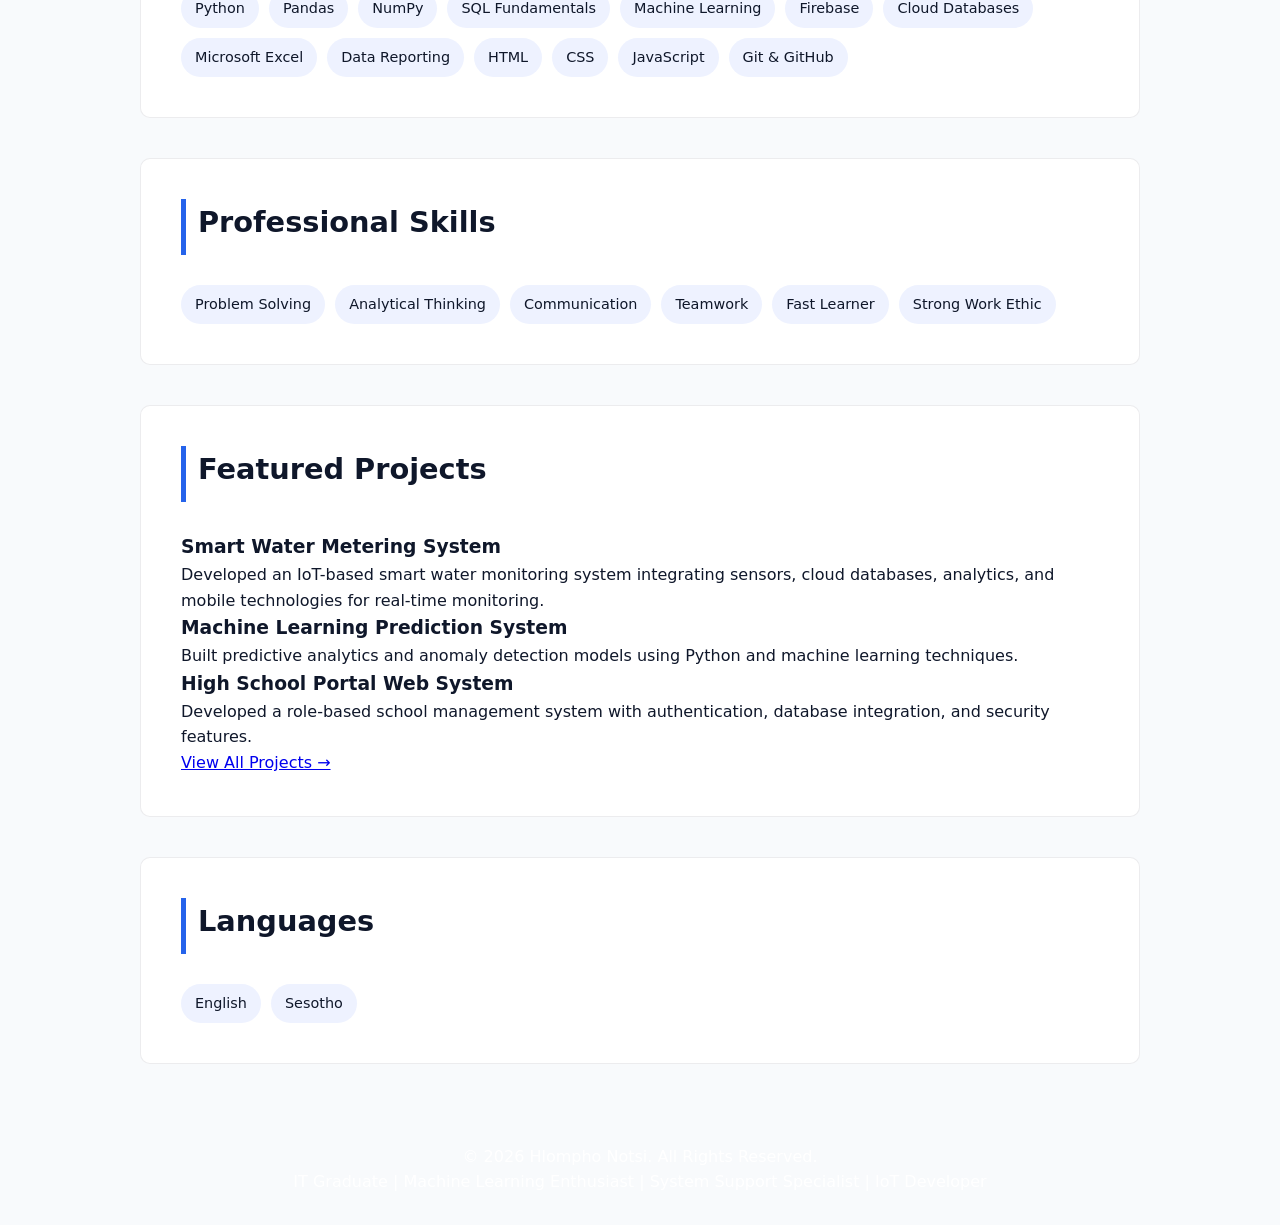
==== commit d09c1d38: "Updated 2026-06-11" ====
--- a/index.html
+++ b/index.html
@@ -229,125 +229,4 @@
     </footer>
 
 </body>
-              </html>      </div>
-      <div class="education-item">
-        <h4>St Barnabas High School</h4>
-        <p>LGSC Certificate (2015 - 2019)</p>
-      </div>
-      <div class="education-item">
-        <h4>Primary Certificate</h4>
-        <p>O.B. Collins (2007 - 2014)</p>
-      </div>
-
-      <h3><u>Skills</u></h3>
-      <ul class="skills-list">
-        <li><span class="skill-tag">Python</span></li>
-        <li><span class="skill-tag">Java</span></li>
-        <li><span class="skill-tag">JavaScript</span></li>
-        <li><span class="skill-tag">HTML/CSS</span></li>
-        <li><span class="skill-tag">Firebase</span></li>
-        <li><span class="skill-tag">ESP32</span></li>
-        <li><span class="skill-tag">MySQL</span></li>
-        <li><span class="skill-tag">Git</span></li>
-      </ul>
-
-      <h3><u>Experience</u></h3>
-      <div class="experience-item">
-        <h4>Freelance Developer</h4>
-        <p>2023 - Present | Developed IoT solutions and web applications for clients, specializing in smart device integration.</p>
-      </div>
-    </div>
-  </section>
-
-  <section id="projects">
-    <h2>Projects</h2>
-    <div class="project">
-      <h3>Smart Water Metering System</h3>
-      <p class="tech-stack">Tech: ESP32, Firebase, Flutter</p>
-      <p>Built with ESP32, sensors, and Firebase to monitor usage and alert users in real time.</p>
-      <a href="https://github.com/yourusername/water-meter" target="_blank" class="project-link">View on GitHub</a>
-    </div>
-    <div class="project">
-      <h3>Loan Prediction AI Model</h3>
-      <p class="tech-stack">Tech: Python, Scikit-learn, Pandas</p>
-      <p>Developed a loan prediction system using machine learning models to predict loan approval status.</p>
-      <a href="https://github.com/yourusername/loan-prediction" target="_blank" class="project-link">View on GitHub</a>
-    </div>
-    <div class="project">
-      <h3>Distributed Bulk Email Sender</h3>
-      <p class="tech-stack">Tech: Java, SMTP, Multithreading</p>
-      <p>Developed a scalable and fault-tolerant bulk email delivery system capable of sending millions of emails efficiently.</p>
-      <a href="https://github.com/yourusername/email-sender" target="_blank" class="project-link">View on GitHub</a>
-    </div>
-    <div class="project">
-      <h3>Smart Home Power Tracker (Ongoing)</h3>
-      <p class="tech-stack">Tech: IoT, Node.js, MongoDB</p>
-      <p>Building a system to monitor home electricity usage with real-time analytics and alerts.</p>
-      <a href="#" class="project-link coming-soon">Coming Soon</a>
-    </div>
-  </section>
-
-  <section id="posters">
-    <h2>My Work</h2>
-    <img src="poster.jpg" alt="Hlompho Notsi's project poster" class="poster" loading="lazy">
-  </section>
-
-  <section id="contact">
-    <h2>Contact</h2>
-    <div class="contact-info">
-      <p><i class="fas fa-envelope"></i> <a href="mailto:coolestkid201@gmail.com">coolestkid201@gmail.com</a></p>
-      <p><i class="fas fa-phone"></i> +266 6367 4140</p>
-    </div>
-    <div class="social-links">
-      <a href="https://facebook.com/hlompho" target="_blank" aria-label="Facebook">
-        <i class="fab fa-facebook-f"></i> <span>Facebook</span>
-      </a>
-      <a href="https://wa.me/26653879852" target="_blank" aria-label="WhatsApp">
-        <i class="fab fa-whatsapp"></i> <span>WhatsApp</span>
-      </a>
-      <a href="https://linkedin.com/in//hlompho-notsi-b7b3bb228" target="_blank" aria-label="LinkedIn">
-        <i class="fab fa-linkedin-in"></i> <span>LinkedIn</span>
-      </a>
-      <a href="https://github.com/https://github.com/NOTSIHLOMPHO" target="_blank" aria-label="GitHub">
-        <i class="fab fa-github"></i> <span>GitHub</span>
-      </a>
-      <a href="https://twitter.com/hlompho_notsi" target="_blank" aria-label="Twitter">
-        <i class="fab fa-twitter"></i> <span>Twitter</span>
-      </a>
-    </div>
-  </section>
-
-  <section id="settings">
-    <div class="settings-container">
-      <h2>Settings</h2>
-      <label class="switch">
-        <input type="checkbox" id="modeToggle">
-        <span class="slider round"></span>
-      </label>
-      <p id="modeLabel">Light Mode</p>
-      <h3>Other Settings</h3>
-      <ul class="settings-list">
-        <li>
-          <label>
-            <input type="checkbox" id="fontSizeToggle">
-            Large Font Size
-          </label>
-        </li>
-        <li>
-          <label>
-            <input type="checkbox" id="highContrastToggle">
-            High Contrast Mode
-          </label>
-        </li>
-      </ul>
-    </div>
-  </section>
-
-  <footer>
-    <p>&copy; 2025 Hlompho Notsi. All rights reserved.</p>
-    <p class="footer-note">Built with passion and ☕</p>
-  </footer>
-
-  <script src="script.js"></script>
-</body>
-</html>
+    </html>
--- a/style.css
+++ b/style.css
@@ -1,12 +1,22 @@
-/* Global Styles */
+/* ======================
+   GLOBAL DESIGN SYSTEM
+====================== */
 :root {
-  --primary-color: #3498db;
-  --secondary-color: #2c3e50;
-  --text-color: #333;
-  --light-bg: #f9f9f9;
-  --dark-bg: #333;
-  --dark-text: #f0f0f0;
-  --card-shadow: 0 4px 6px rgba(0, 0, 0, 0.1);
+  --primary: #2563eb;
+  --primary-dark: #1d4ed8;
+  --secondary: #0f172a;
+
+  --bg: #f8fafc;
+  --text: #0f172a;
+
+  --card: #ffffff;
+  --muted: #64748b;
+
+  --border: rgba(15, 23, 42, 0.08);
+  --shadow: 0 10px 30px rgba(0, 0, 0, 0.08);
+
+  --radius: 14px;
+  --transition: all 0.25s ease;
 }
 
 * {
@@ -20,21 +30,275 @@
 }
 
 body {
-  font-family: 'Poppins', sans-serif;
-  background-color: var(--light-bg);
-  color: var(--text-color);
+  font-family: system-ui, -apple-system, Segoe UI, Roboto, Arial;
+  background: var(--bg);
+  color: var(--text);
   line-height: 1.6;
-  transition: background-color 0.3s, color 0.3s;
-}
-
-/* Header Styles */
+  transition: var(--transition);
+}
+
+/* ======================
+   HEADER (MODERN HERO)
+====================== */
 header {
   text-align: center;
-  padding: 60px 0;
-  background: linear-gradient(135deg, var(--primary-color), #2980b9);
-  color: white;
-}
-
+  padding: 80px 20px;
+  background: linear-gradient(135deg, var(--primary), #0ea5e9);
+  color: white;
+}
+
+header h1 {
+  font-size: 3rem;
+  font-weight: 800;
+  letter-spacing: -1px;
+}
+
+header p {
+  margin-top: 10px;
+  opacity: 0.9;
+  font-size: 1.1rem;
+}
+
+/* ======================
+   NAVIGATION (GLASS STYLE)
+====================== */
+nav {
+  position: sticky;
+  top: 0;
+  z-index: 1000;
+
+  background: rgba(15, 23, 42, 0.9);
+  backdrop-filter: blur(10px);
+  padding: 12px 0;
+}
+
+nav ul {
+  display: flex;
+  justify-content: center;
+  gap: 25px;
+  list-style: none;
+  flex-wrap: wrap;
+}
+
+nav a {
+  color: white;
+  text-decoration: none;
+  font-weight: 500;
+  padding: 8px 14px;
+  border-radius: 8px;
+  transition: var(--transition);
+}
+
+nav a:hover {
+  background: rgba(255, 255, 255, 0.12);
+}
+
+nav a.active {
+  background: var(--primary);
+}
+
+/* ======================
+   MAIN SECTIONS
+====================== */
+section {
+  max-width: 1100px;
+  margin: 40px auto;
+  padding: 40px;
+  background: var(--card);
+  border: 1px solid var(--border);
+  border-radius: var(--radius);
+  box-shadow: var(--shadow);
+  transition: var(--transition);
+}
+
+section h2 {
+  font-size: 1.8rem;
+  margin-bottom: 25px;
+  border-left: 5px solid var(--primary);
+  padding-left: 12px;
+}
+
+/* ======================
+   PROFILE IMAGE (MODERN)
+====================== */
+.profile-picture {
+  width: 160px;
+  height: 160px;
+  border-radius: 50%;
+  object-fit: cover;
+  float: left;
+  margin-right: 25px;
+  border: 4px solid var(--primary);
+  box-shadow: var(--shadow);
+}
+
+/* ======================
+   SKILLS (CHIPS UI)
+====================== */
+.skills-list,
+ul {
+  display: flex;
+  flex-wrap: wrap;
+  gap: 10px;
+  list-style: none;
+}
+
+.skills-list li,
+ul li {
+  background: #eef2ff;
+  color: var(--secondary);
+  padding: 8px 14px;
+  border-radius: 999px;
+  font-size: 0.9rem;
+  transition: var(--transition);
+}
+
+.skills-list li:hover,
+ul li:hover {
+  transform: translateY(-2px);
+  background: var(--primary);
+  color: white;
+}
+
+/* ======================
+   PROJECT CARDS (IMPORTANT UPGRADE)
+====================== */
+.project-card {
+  background: var(--card);
+  border: 1px solid var(--border);
+  border-radius: var(--radius);
+  padding: 20px;
+  box-shadow: var(--shadow);
+  transition: var(--transition);
+}
+
+.project-card:hover {
+  transform: translateY(-6px);
+  box-shadow: 0 20px 40px rgba(0, 0, 0, 0.12);
+}
+
+.projects-container {
+  display: grid;
+  grid-template-columns: repeat(auto-fit, minmax(280px, 1fr));
+  gap: 20px;
+}
+
+/* Tech tags */
+.tag {
+  display: inline-block;
+  background: #e0e7ff;
+  color: var(--primary-dark);
+  padding: 5px 10px;
+  border-radius: 999px;
+  font-size: 12px;
+  margin: 3px;
+}
+
+/* Project link */
+.project-link {
+  display: inline-block;
+  margin-top: 12px;
+  padding: 10px 16px;
+  background: var(--primary);
+  color: white;
+  border-radius: 10px;
+  text-decoration: none;
+  transition: var(--transition);
+}
+
+.project-link:hover {
+  background: var(--primary-dark);
+}
+
+/* ======================
+   CONTACT LINKS
+====================== */
+.social-links a {
+  padding: 10px 14px;
+  border-radius: 999px;
+  background: #f1f5f9;
+  text-decoration: none;
+  color: var(--text);
+  transition: var(--transition);
+}
+
+.social-links a:hover {
+  background: var(--primary);
+  color: white;
+}
+
+/* ======================
+   FOOTER
+====================== */
+footer {
+  text-align: center;
+  padding: 30px;
+  background: var(--secondary);
+  color: white;
+}
+
+/* ======================
+   DARK MODE (REAL IMPROVEMENT)
+====================== */
+body.dark {
+  --bg: #0b1220;
+  --text: #e2e8f0;
+  --card: #111827;
+  --border: rgba(255, 255, 255, 0.08);
+}
+
+body.dark nav {
+  background: rgba(2, 6, 23, 0.9);
+}
+
+body.dark .skills-list li,
+body.dark ul li {
+  background: #1f2937;
+  color: #e2e8f0;
+}
+
+body.dark .tag {
+  background: #1e293b;
+  color: #93c5fd;
+}
+
+/* ======================
+   RESPONSIVE DESIGN
+====================== */
+@media (max-width: 768px) {
+  header h1 {
+    font-size: 2.2rem;
+  }
+
+  section {
+    padding: 25px;
+  }
+
+  .profile-picture {
+    float: none;
+    display: block;
+    margin: 0 auto 20px;
+  }
+
+  nav ul {
+    gap: 10px;
+  }
+}
+
+@media (max-width: 480px) {
+  header {
+    padding: 50px 15px;
+  }
+
+  header h1 {
+    font-size: 1.8rem;
+  }
+
+  nav ul {
+    flex-direction: column;
+    align-items: center;
+  }
+}
 header h1 {
   font-size: 3rem;
   font-weight: 700;
@@ -421,4 +685,4 @@
   nav ul li {
     margin: 5px 0;
   }
-}+}
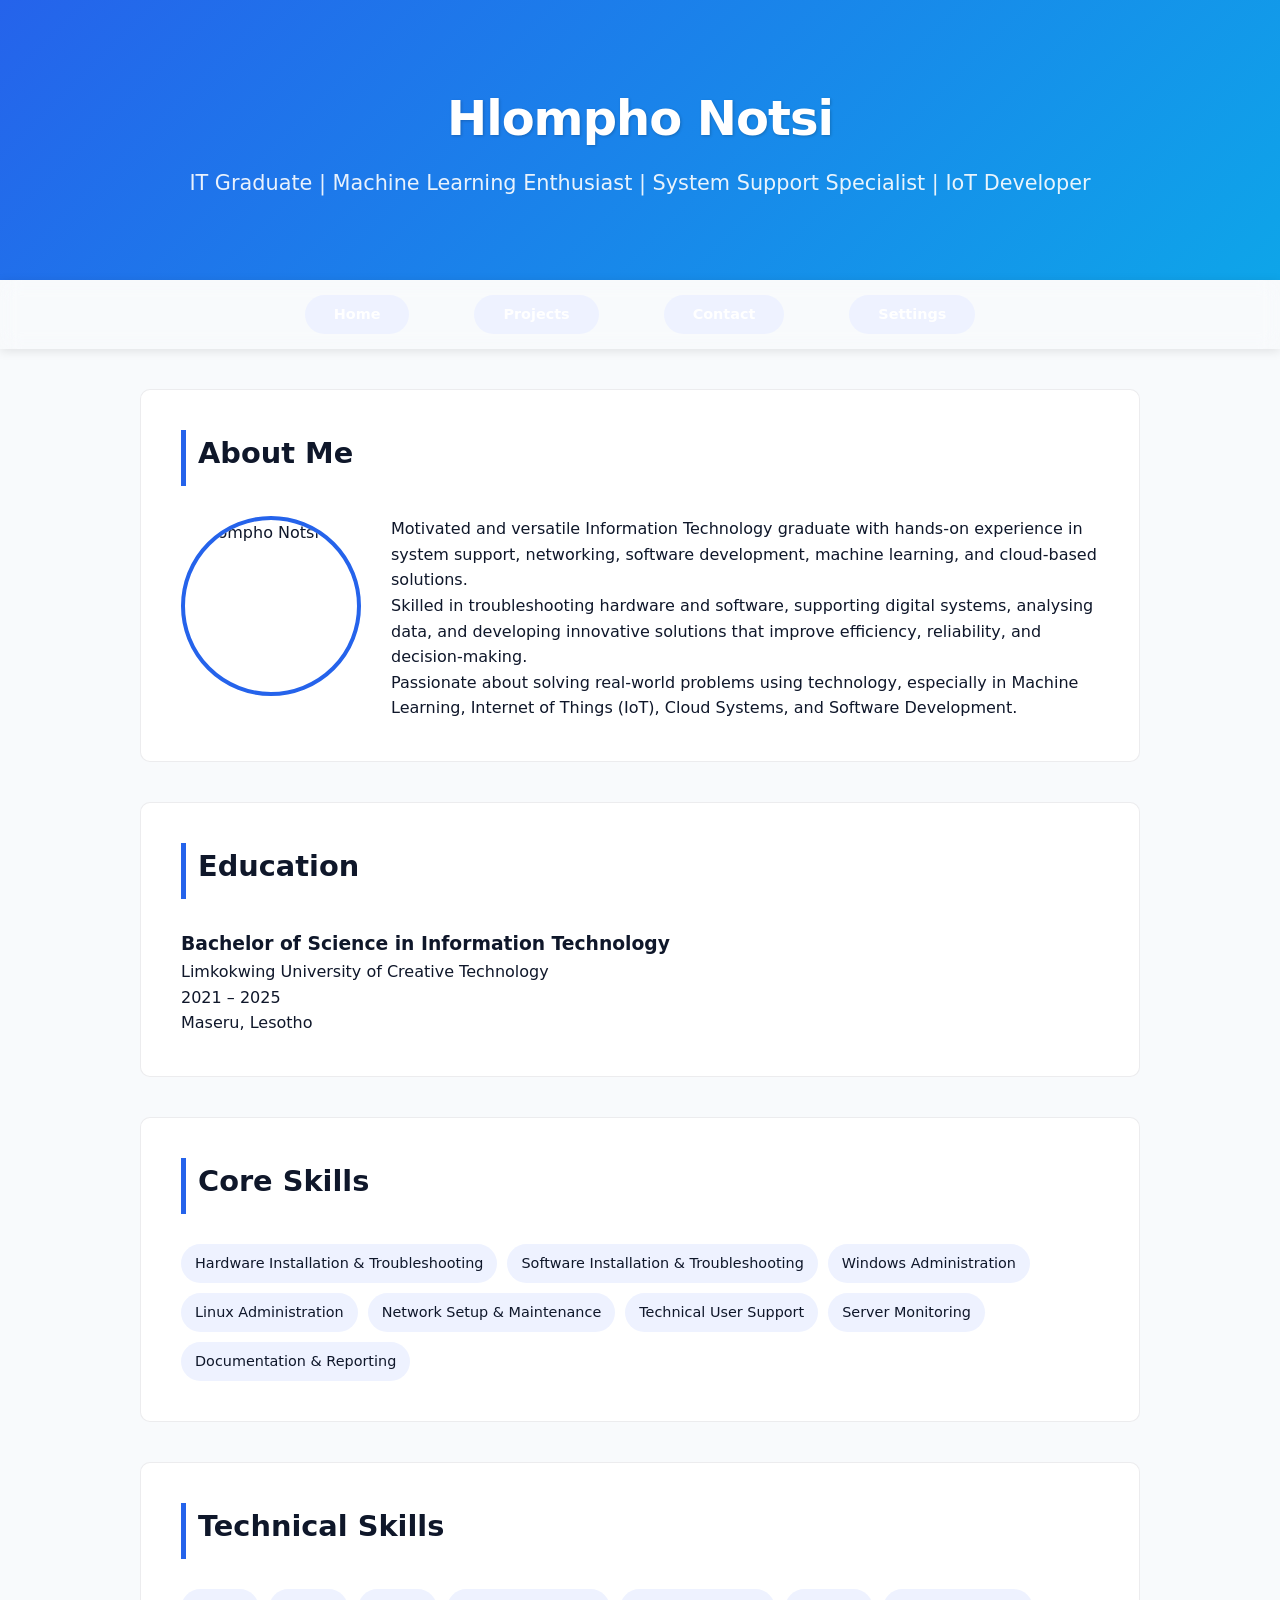
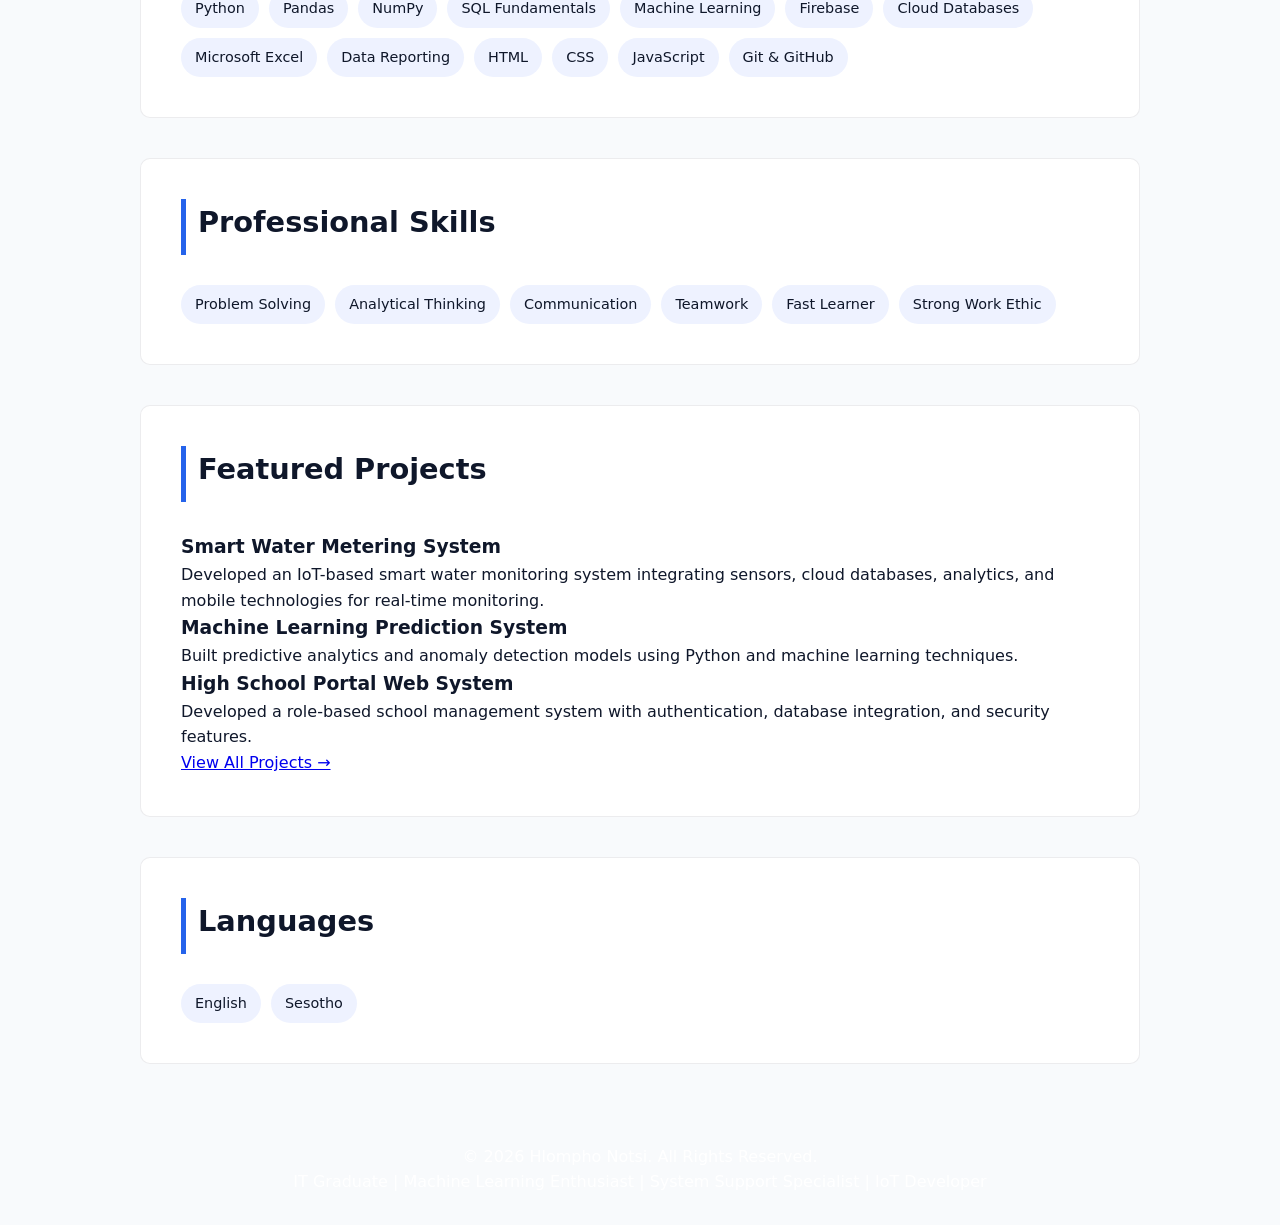
==== commit 818d6d08: "Update index.html" ====
--- a/index.html
+++ b/index.html
@@ -23,7 +23,7 @@
     <!-- Navigation -->
     <nav>
         <ul>
-            <li><a href="index.html">About</a></li>
+            <li><a href="index.html">Home</a></li>
             <li><a href="projects.html">Projects</a></li>
             <li><a href="contact.html">Contact</a></li>
             <li><a href="settings.html">Settings</a></li>
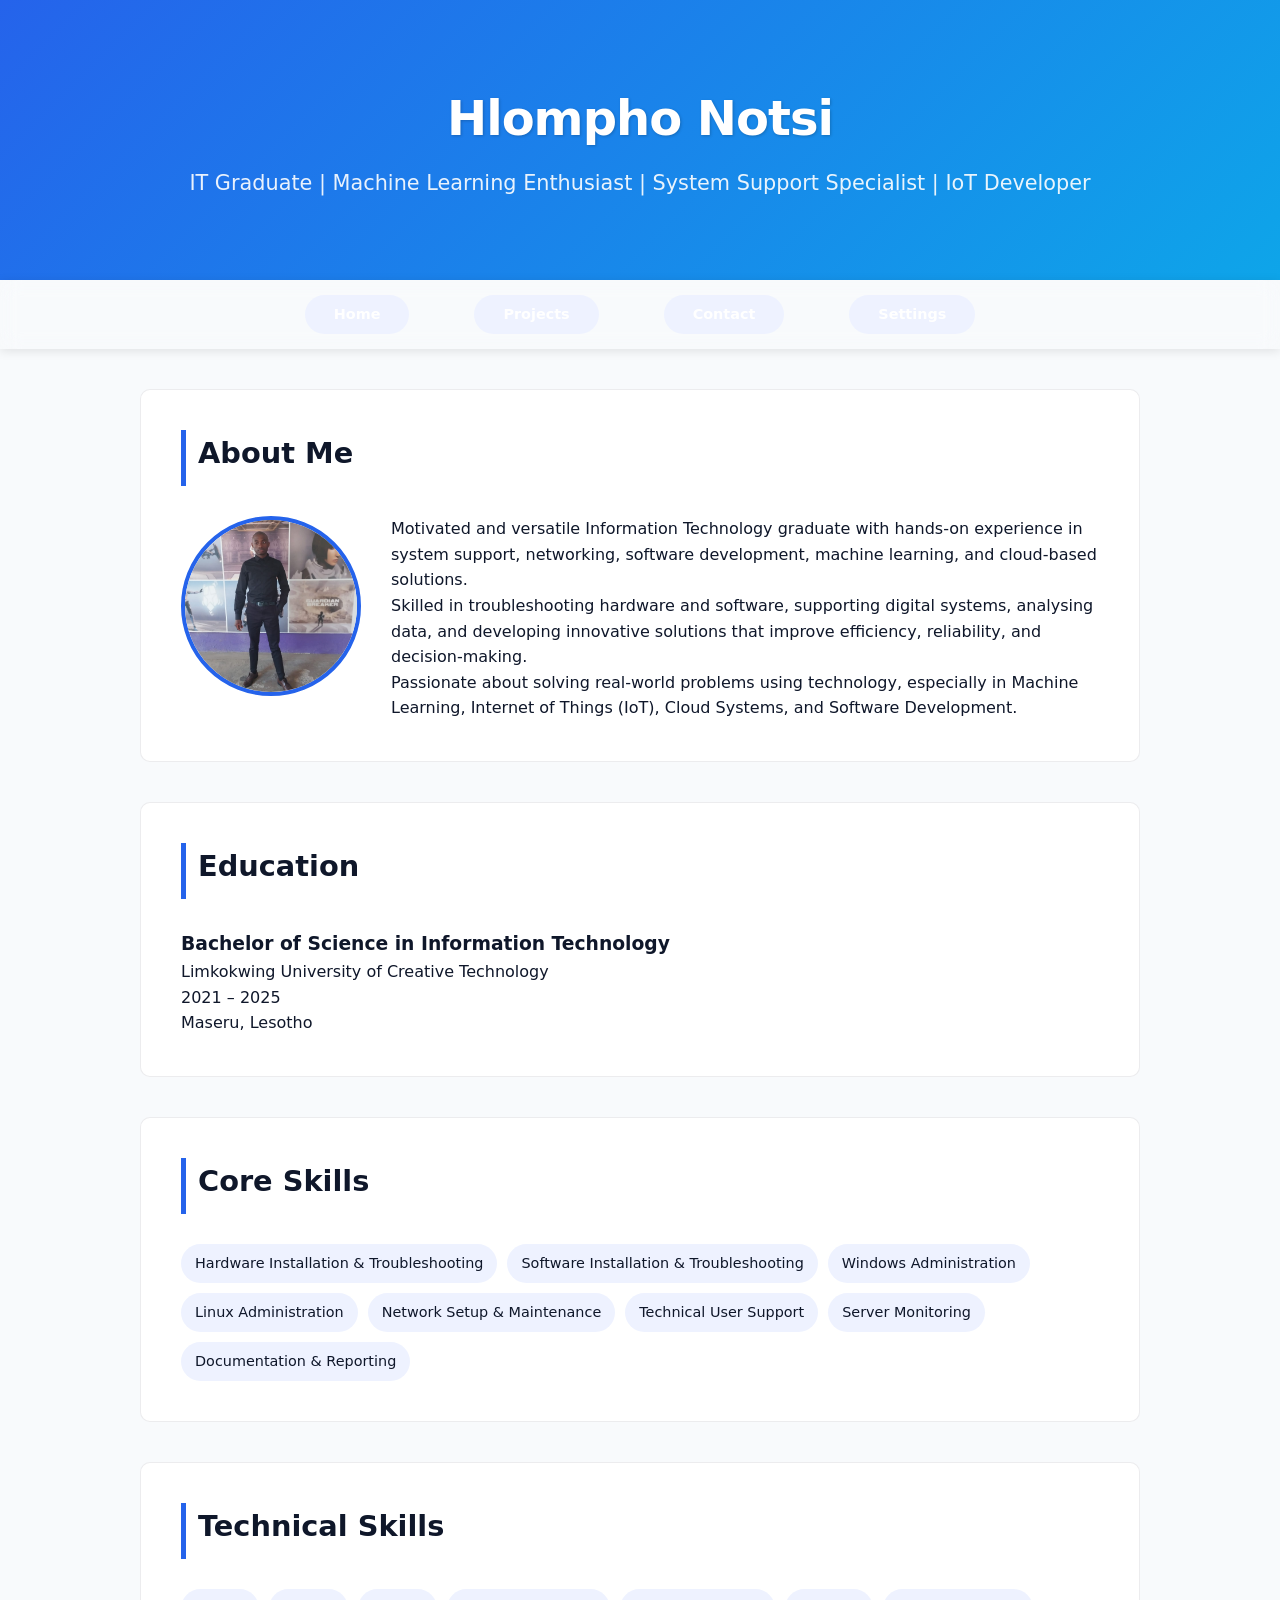
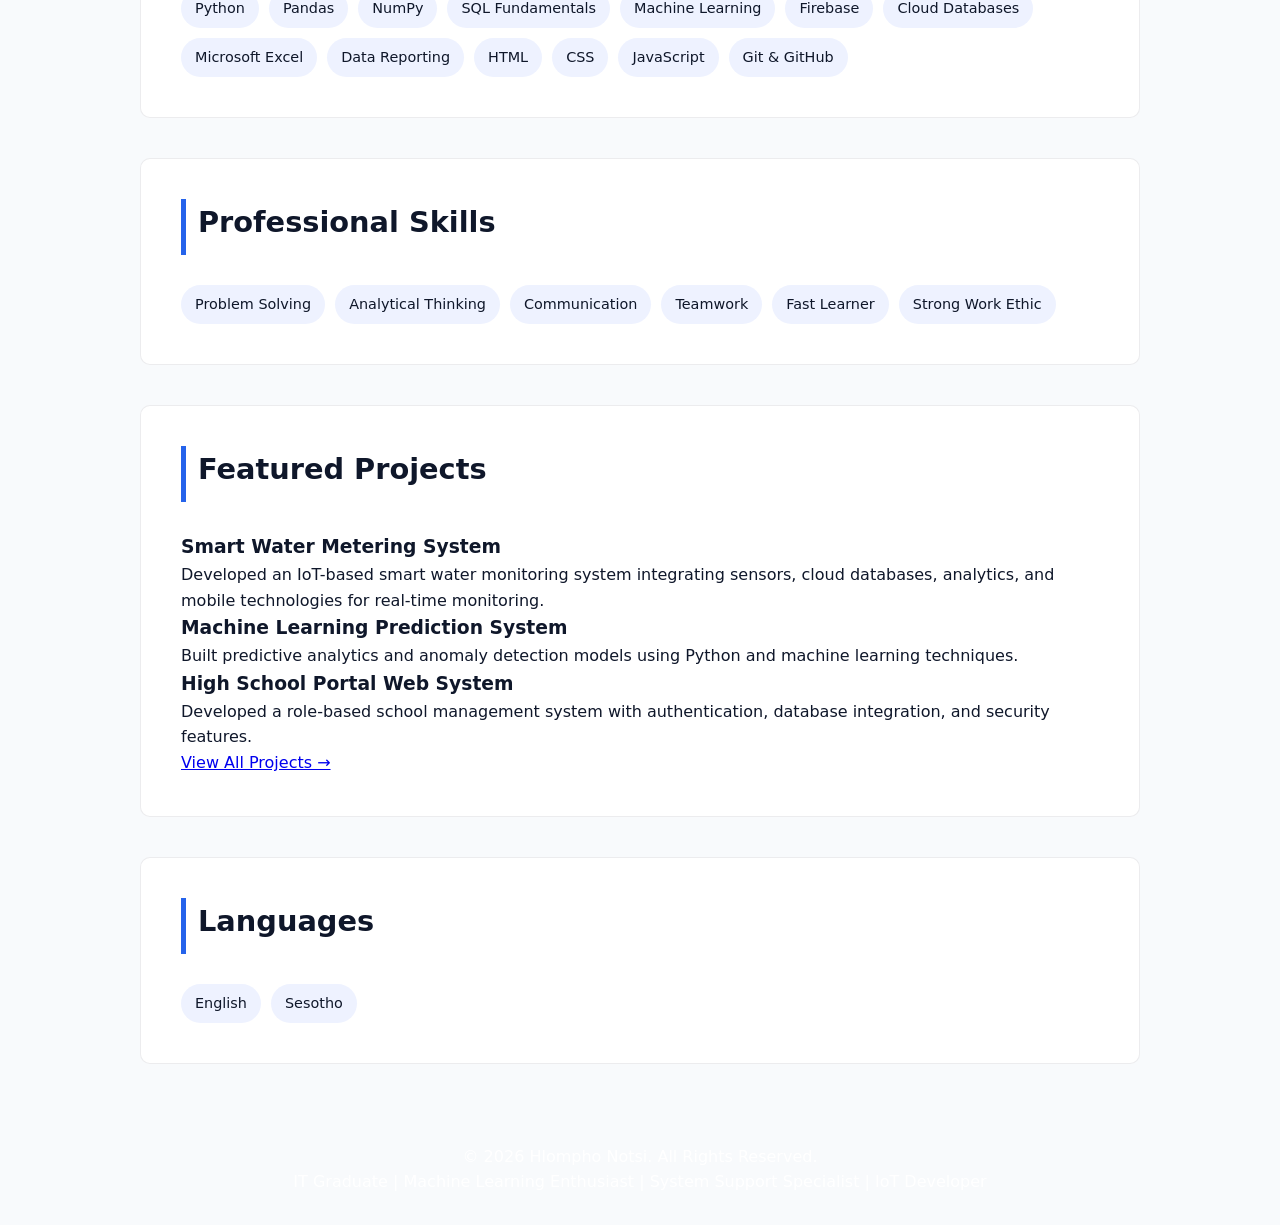
==== commit fa1e992e: "Fix HTML character encoding issues" ====
--- a/index.html
+++ b/index.html
@@ -39,7 +39,7 @@
             <h2>About Me</h2>
 
             <img
-                src="images/profile.jpg"
+                src="profile.jpg"
                 alt="Hlompho Notsi"
                 class="profile-picture"
                 width="200"
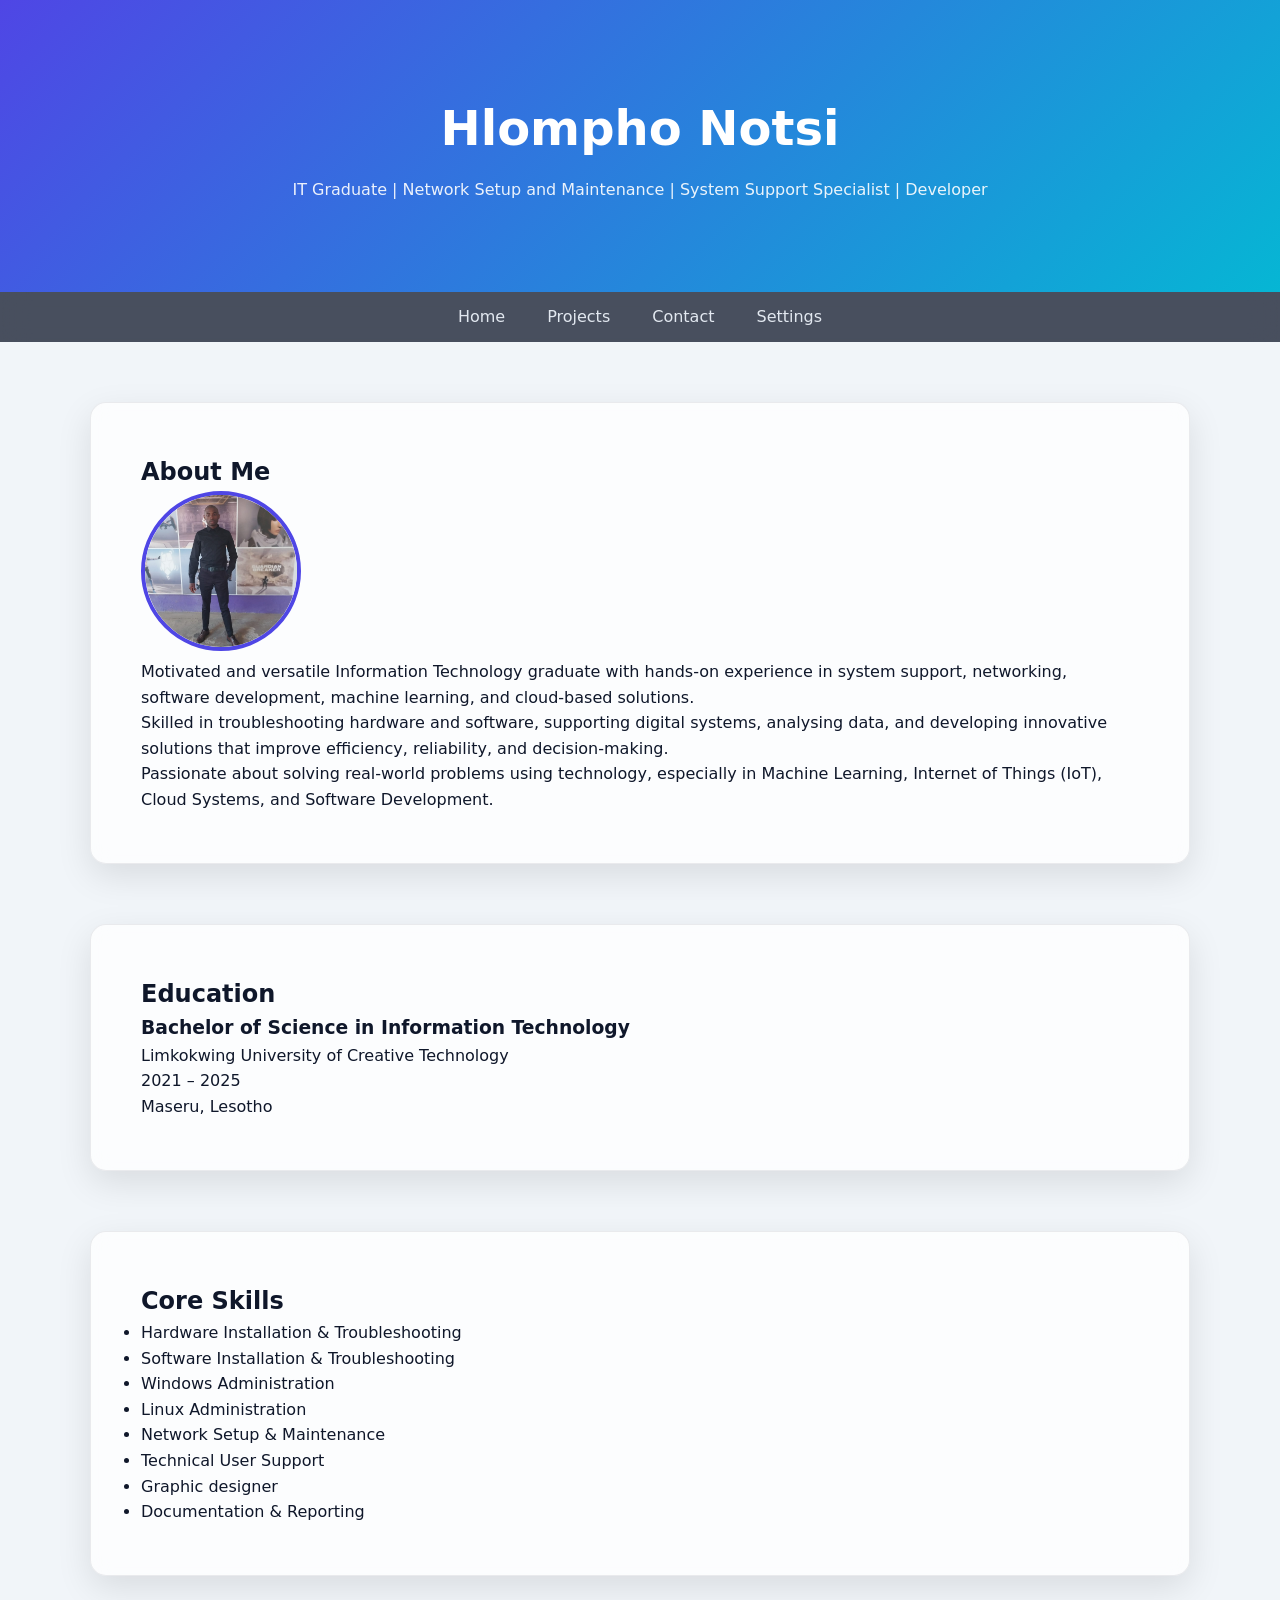
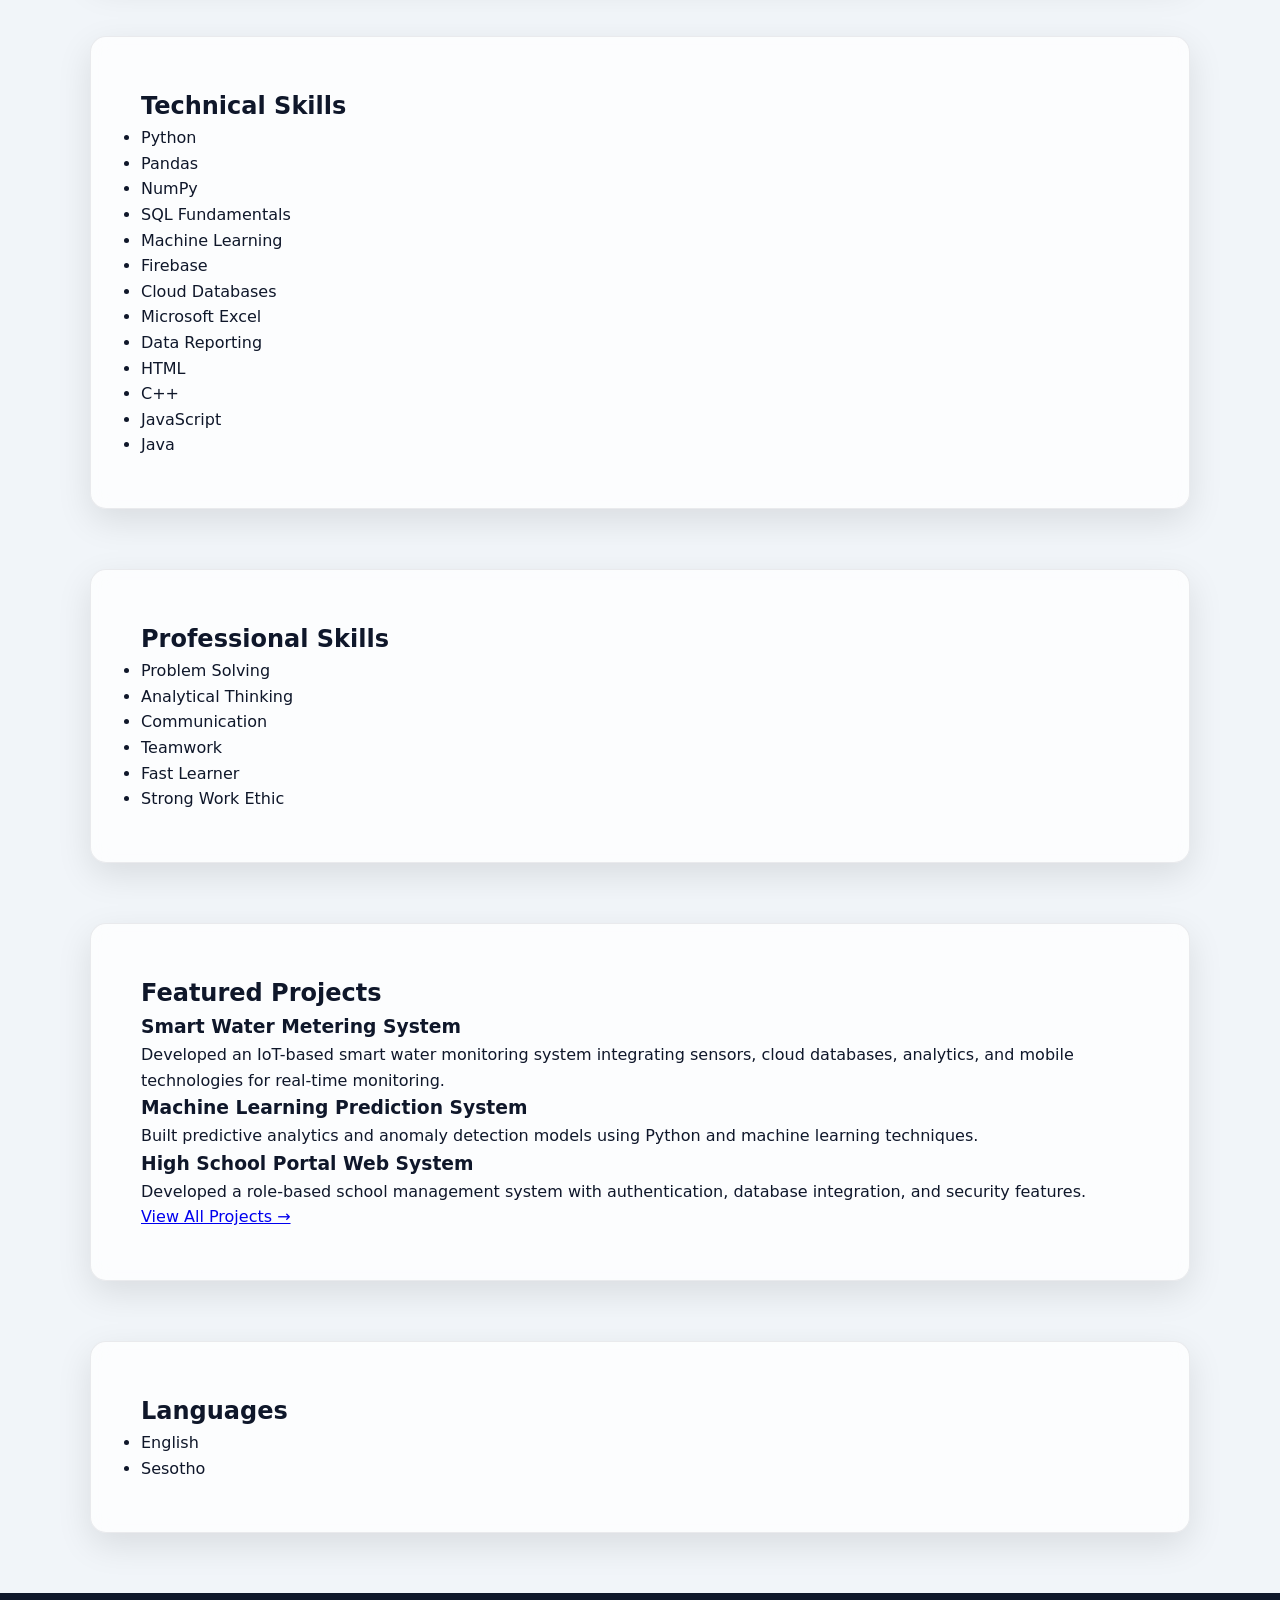
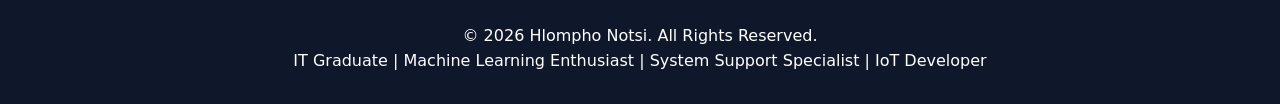
==== commit cf2eacee: "Update index.html" ====
--- a/index.html
+++ b/index.html
@@ -15,8 +15,8 @@
     <header>
         <h1>Hlompho Notsi</h1>
         <p>
-            IT Graduate | Machine Learning Enthusiast |
-            System Support Specialist | IoT Developer
+            IT Graduate | Network Setup and Maintenance |
+            System Support Specialist | Developer
         </p>
     </header>
 
@@ -107,7 +107,7 @@
                 <li>Linux Administration</li>
                 <li>Network Setup & Maintenance</li>
                 <li>Technical User Support</li>
-                <li>Server Monitoring</li>
+                <li>Graphic designer</li>
                 <li>Documentation & Reporting</li>
             </ul>
 
@@ -129,9 +129,9 @@
                 <li>Microsoft Excel</li>
                 <li>Data Reporting</li>
                 <li>HTML</li>
-                <li>CSS</li>
+                <li>C++</li>
                 <li>JavaScript</li>
-                <li>Git & GitHub</li>
+                <li>Java</li>
             </ul>
 
         </section>
--- a/style.css
+++ b/style.css
@@ -1,24 +1,23 @@
 /* ======================
-   GLOBAL DESIGN SYSTEM
+   ELITE DESIGN SYSTEM
 ====================== */
 :root {
-  --primary: #2563eb;
-  --primary-dark: #1d4ed8;
-  --secondary: #0f172a;
-
-  --bg: #f8fafc;
+  --primary: #4f46e5;
+  --primary-dark: #3730a3;
+  --accent: #06b6d4;
+
+  --bg: #f1f5f9;
   --text: #0f172a;
-
   --card: #ffffff;
-  --muted: #64748b;
 
   --border: rgba(15, 23, 42, 0.08);
-  --shadow: 0 10px 30px rgba(0, 0, 0, 0.08);
-
-  --radius: 14px;
-  --transition: all 0.25s ease;
-}
-
+  --shadow: 0 12px 35px rgba(0, 0, 0, 0.10);
+
+  --radius: 16px;
+  --transition: all 0.3s ease;
+}
+
+/* RESET */
 * {
   margin: 0;
   padding: 0;
@@ -34,176 +33,164 @@
   background: var(--bg);
   color: var(--text);
   line-height: 1.6;
-  transition: var(--transition);
-}
-
-/* ======================
-   HEADER (MODERN HERO)
+}
+
+/* ======================
+   HEADER (ELITE HERO)
 ====================== */
 header {
   text-align: center;
-  padding: 80px 20px;
-  background: linear-gradient(135deg, var(--primary), #0ea5e9);
+  padding: 90px 20px;
+  background: linear-gradient(135deg, var(--primary), var(--accent));
   color: white;
 }
 
 header h1 {
   font-size: 3rem;
   font-weight: 800;
-  letter-spacing: -1px;
 }
 
 header p {
+  opacity: 0.9;
   margin-top: 10px;
-  opacity: 0.9;
-  font-size: 1.1rem;
-}
-
-/* ======================
-   NAVIGATION (GLASS STYLE)
+}
+
+/* ======================
+   NAVBAR (PRO LEVEL)
 ====================== */
 nav {
   position: sticky;
   top: 0;
   z-index: 1000;
 
-  background: rgba(15, 23, 42, 0.9);
-  backdrop-filter: blur(10px);
-  padding: 12px 0;
+  background: rgba(15, 23, 42, 0.75);
+  backdrop-filter: blur(14px);
 }
 
 nav ul {
   display: flex;
   justify-content: center;
-  gap: 25px;
+  gap: 10px;
   list-style: none;
+  padding: 12px;
   flex-wrap: wrap;
 }
 
 nav a {
-  color: white;
+  color: #e2e8f0;
   text-decoration: none;
+  padding: 10px 16px;
+  border-radius: 999px;
+  transition: var(--transition);
   font-weight: 500;
-  padding: 8px 14px;
-  border-radius: 8px;
-  transition: var(--transition);
 }
 
 nav a:hover {
-  background: rgba(255, 255, 255, 0.12);
+  background: rgba(79, 70, 229, 0.25);
 }
 
 nav a.active {
   background: var(--primary);
-}
-
-/* ======================
-   MAIN SECTIONS
+  color: white;
+}
+
+/* ======================
+   SECTIONS (GLASS UI)
 ====================== */
 section {
   max-width: 1100px;
-  margin: 40px auto;
-  padding: 40px;
-  background: var(--card);
+  margin: 60px auto;
+  padding: 50px;
+
+  background: rgba(255,255,255,0.75);
+  backdrop-filter: blur(10px);
+
   border: 1px solid var(--border);
   border-radius: var(--radius);
   box-shadow: var(--shadow);
-  transition: var(--transition);
-}
-
-section h2 {
-  font-size: 1.8rem;
-  margin-bottom: 25px;
-  border-left: 5px solid var(--primary);
-  padding-left: 12px;
-}
-
-/* ======================
-   PROFILE IMAGE (MODERN)
+
+  transition: var(--transition);
+}
+
+section:hover {
+  transform: translateY(-4px);
+}
+
+/* ======================
+   PROFILE
 ====================== */
 .profile-picture {
   width: 160px;
   height: 160px;
   border-radius: 50%;
   object-fit: cover;
-  float: left;
-  margin-right: 25px;
   border: 4px solid var(--primary);
-  box-shadow: var(--shadow);
-}
-
-/* ======================
-   SKILLS (CHIPS UI)
-====================== */
-.skills-list,
-ul {
+}
+
+/* ======================
+   SKILLS
+====================== */
+.skills-list {
   display: flex;
   flex-wrap: wrap;
   gap: 10px;
   list-style: none;
 }
 
-.skills-list li,
-ul li {
+.skills-list li {
   background: #eef2ff;
-  color: var(--secondary);
   padding: 8px 14px;
   border-radius: 999px;
-  font-size: 0.9rem;
-  transition: var(--transition);
-}
-
-.skills-list li:hover,
-ul li:hover {
-  transform: translateY(-2px);
-  background: var(--primary);
-  color: white;
-}
-
-/* ======================
-   PROJECT CARDS (IMPORTANT UPGRADE)
-====================== */
-.project-card {
-  background: var(--card);
-  border: 1px solid var(--border);
-  border-radius: var(--radius);
-  padding: 20px;
-  box-shadow: var(--shadow);
-  transition: var(--transition);
-}
-
-.project-card:hover {
-  transform: translateY(-6px);
-  box-shadow: 0 20px 40px rgba(0, 0, 0, 0.12);
-}
-
+  transition: var(--transition);
+}
+
+.skills-list li:hover {
+  background: var(--primary);
+  color: white;
+}
+
+/* ======================
+   PROJECTS (ELITE CARDS)
+====================== */
 .projects-container {
   display: grid;
   grid-template-columns: repeat(auto-fit, minmax(280px, 1fr));
   gap: 20px;
 }
 
-/* Tech tags */
+.project-card {
+  background: rgba(255,255,255,0.8);
+  border-radius: var(--radius);
+  padding: 20px;
+
+  border: 1px solid var(--border);
+  box-shadow: var(--shadow);
+
+  transition: var(--transition);
+}
+
+.project-card:hover {
+  transform: translateY(-8px) scale(1.02);
+}
+
+/* TAGS */
 .tag {
   display: inline-block;
   background: #e0e7ff;
-  color: var(--primary-dark);
   padding: 5px 10px;
   border-radius: 999px;
   font-size: 12px;
-  margin: 3px;
-}
-
-/* Project link */
+}
+
+/* BUTTON */
 .project-link {
   display: inline-block;
-  margin-top: 12px;
+  margin-top: 10px;
   padding: 10px 16px;
   background: var(--primary);
   color: white;
   border-radius: 10px;
   text-decoration: none;
-  transition: var(--transition);
 }
 
 .project-link:hover {
@@ -211,14 +198,19 @@
 }
 
 /* ======================
-   CONTACT LINKS
-====================== */
+   CONTACT
+====================== */
+.social-links {
+  display: flex;
+  gap: 10px;
+  flex-wrap: wrap;
+}
+
 .social-links a {
   padding: 10px 14px;
   border-radius: 999px;
   background: #f1f5f9;
   text-decoration: none;
-  color: var(--text);
   transition: var(--transition);
 }
 
@@ -227,43 +219,31 @@
   color: white;
 }
 
-/* ======================
-   FOOTER
-====================== */
+/* FOOTER */
 footer {
   text-align: center;
   padding: 30px;
-  background: var(--secondary);
-  color: white;
-}
-
-/* ======================
-   DARK MODE (REAL IMPROVEMENT)
+  background: #0f172a;
+  color: white;
+  margin-top: 40px;
+}
+
+/* ======================
+   DARK MODE
 ====================== */
 body.dark {
   --bg: #0b1220;
   --text: #e2e8f0;
   --card: #111827;
-  --border: rgba(255, 255, 255, 0.08);
-}
-
-body.dark nav {
-  background: rgba(2, 6, 23, 0.9);
-}
-
-body.dark .skills-list li,
-body.dark ul li {
-  background: #1f2937;
-  color: #e2e8f0;
-}
-
-body.dark .tag {
-  background: #1e293b;
-  color: #93c5fd;
-}
-
-/* ======================
-   RESPONSIVE DESIGN
+  --border: rgba(255,255,255,0.08);
+}
+
+body.dark section {
+  background: rgba(17,24,39,0.7);
+}
+
+/* ======================
+   MOBILE
 ====================== */
 @media (max-width: 768px) {
   header h1 {
@@ -273,416 +253,10 @@
   section {
     padding: 25px;
   }
-
-  .profile-picture {
-    float: none;
-    display: block;
-    margin: 0 auto 20px;
-  }
-
-  nav ul {
-    gap: 10px;
-  }
 }
 
 @media (max-width: 480px) {
-  header {
-    padding: 50px 15px;
-  }
-
-  header h1 {
-    font-size: 1.8rem;
-  }
-
   nav ul {
     flex-direction: column;
-    align-items: center;
   }
-}
-header h1 {
-  font-size: 3rem;
-  font-weight: 700;
-  margin-bottom: 10px;
-  text-shadow: 1px 1px 3px rgba(0, 0, 0, 0.2);
-}
-
-header p {
-  font-size: 1.3rem;
-  opacity: 0.9;
-}
-
-/* Navigation */
-nav {
-  background-color: var(--secondary-color);
-  padding: 15px 0;
-  position: sticky;
-  top: 0;
-  z-index: 100;
-  box-shadow: 0 2px 10px rgba(0, 0, 0, 0.1);
-}
-
-nav ul {
-  display: flex;
-  justify-content: center;
-  list-style: none;
-  flex-wrap: wrap;
-}
-
-nav ul li {
-  margin: 0 20px;
-}
-
-nav ul li a {
-  color: white;
-  text-decoration: none;
-  font-weight: 600;
-  padding: 8px 15px;
-  border-radius: 5px;
-  transition: all 0.3s;
-}
-
-nav ul li a:hover {
-  background-color: rgba(255, 255, 255, 0.1);
-}
-
-nav ul li a.active {
-  background-color: var(--primary-color);
-}
-
-/* Section Styles */
-section {
-  max-width: 1000px;
-  margin: 40px auto;
-  padding: 40px;
-  background: white;
-  border-radius: 10px;
-  box-shadow: var(--card-shadow);
-  scroll-margin-top: 80px;
-}
-
-section h2 {
-  color: var(--secondary-color);
-  margin-bottom: 30px;
-  padding-bottom: 10px;
-  border-bottom: 3px solid var(--primary-color);
-}
-
-/* About Section */
-.profile-picture {
-  width: 180px;
-  height: 180px;
-  border-radius: 50%;
-  float: left;
-  margin: 0 30px 20px 0;
-  object-fit: cover;
-  box-shadow: var(--card-shadow);
-}
-
-.about-details {
-  clear: both;
-}
-
-.education-item, .experience-item {
-  margin-bottom: 20px;
-}
-
-.education-item h4, .experience-item h4 {
-  color: var(--secondary-color);
-  margin-bottom: 5px;
-}
-
-.skills-list {
-  display: flex;
-  flex-wrap: wrap;
-  gap: 10px;
-  margin: 15px 0;
-}
-
-.skill-tag {
-  background-color: #e0e0e0;
-  padding: 5px 15px;
-  border-radius: 20px;
-  font-size: 0.9rem;
-}
-
-/* Projects Section */
-.project {
-  margin-bottom: 30px;
-  padding: 25px;
-  border-radius: 8px;
-  background: white;
-  box-shadow: var(--card-shadow);
-  transition: transform 0.3s, box-shadow 0.3s;
-  border-left: 4px solid var(--primary-color);
-}
-
-.project:hover {
-  transform: translateY(-5px);
-  box-shadow: 0 10px 20px rgba(0, 0, 0, 0.1);
-}
-
-.tech-stack {
-  color: #666;
-  font-style: italic;
-  margin: 10px 0;
-}
-
-.project-link {
-  display: inline-block;
-  margin-top: 15px;
-  padding: 8px 20px;
-  background-color: var(--primary-color);
-  color: white;
-  text-decoration: none;
-  border-radius: 5px;
-  transition: background-color 0.3s;
-}
-
-.project-link:hover {
-  background-color: #2980b9;
-}
-
-.coming-soon {
-  background-color: #95a5a6;
-  cursor: not-allowed;
-}
-
-/* Posters Section */
-.poster {
-  width: 100%;
-  max-height: 600px;
-  object-fit: contain;
-  border-radius: 8px;
-  box-shadow: var(--card-shadow);
-  margin-top: 20px;
-}
-
-/* Contact Section */
-.contact-info {
-  margin-bottom: 30px;
-}
-
-.contact-info p {
-  margin: 15px 0;
-  display: flex;
-  align-items: center;
-  gap: 10px;
-}
-
-.contact-info a {
-  color: var(--primary-color);
-  text-decoration: none;
-}
-
-.contact-info a:hover {
-  text-decoration: underline;
-}
-
-.social-links {
-  display: flex;
-  flex-wrap: wrap;
-  gap: 15px;
-  margin-top: 30px;
-}
-
-.social-links a {
-  display: flex;
-  align-items: center;
-  gap: 8px;
-  padding: 10px 20px;
-  background-color: #f0f0f0;
-  color: var(--text-color);
-  text-decoration: none;
-  border-radius: 50px;
-  transition: all 0.3s;
-}
-
-.social-links a:hover {
-  background-color: var(--primary-color);
-  color: white;
-  transform: scale(1.05);
-}
-
-/* Settings Section */
-.settings-container {
-  max-width: 800px;
-  margin: 0 auto;
-  padding: 30px;
-  background: white;
-  border-radius: 10px;
-  box-shadow: var(--card-shadow);
-}
-
-.switch {
-  position: relative;
-  display: inline-block;
-  width: 60px;
-  height: 34px;
-  margin-right: 15px;
-}
-
-.slider {
-  position: absolute;
-  cursor: pointer;
-  top: 0;
-  left: 0;
-  right: 0;
-  bottom: 0;
-  background-color: #ccc;
-  transition: 0.4s;
-  border-radius: 34px;
-}
-
-.slider:before {
-  position: absolute;
-  content: "";
-  height: 26px;
-  width: 26px;
-  left: 4px;
-  bottom: 4px;
-  background-color: white;
-  transition: 0.4s;
-  border-radius: 50%;
-}
-
-input:checked + .slider {
-  background-color: var(--primary-color);
-}
-
-input:checked + .slider:before {
-  transform: translateX(26px);
-}
-
-.settings-list {
-  list-style: none;
-  margin-top: 20px;
-}
-
-.settings-list li {
-  margin: 15px 0;
-}
-
-.settings-list label {
-  display: flex;
-  align-items: center;
-  gap: 10px;
-  cursor: pointer;
-}
-
-/* Footer */
-footer {
-  text-align: center;
-  padding: 30px;
-  background-color: var(--secondary-color);
-  color: white;
-  margin-top: 50px;
-}
-
-.footer-note {
-  margin-top: 10px;
-  opacity: 0.8;
-  font-size: 0.9rem;
-}
-
-/* Dark Mode */
-body.dark {
-  background-color: #222;
-  color: var(--dark-text);
-}
-
-body.dark section {
-  background-color: #333;
-  color: var(--dark-text);
-}
-
-body.dark .project,
-body.dark .settings-container {
-  background-color: #444;
-}
-
-body.dark .skill-tag {
-  background-color: #555;
-  color: white;
-}
-
-body.dark .social-links a {
-  background-color: #444;
-  color: white;
-}
-
-/* Large Font Mode */
-body.large-font {
-  font-size: 18px;
-}
-
-body.large-font h1 {
-  font-size: 3.5rem;
-}
-
-body.large-font h2 {
-  font-size: 2.5rem;
-}
-
-body.large-font h3 {
-  font-size: 2rem;
-}
-
-/* High Contrast Mode */
-body.high-contrast {
-  background-color: black;
-  color: yellow;
-}
-
-body.high-contrast section {
-  background-color: black;
-  border: 2px solid yellow;
-}
-
-body.high-contrast a {
-  color: cyan;
-}
-
-/* Responsive Design */
-@media (max-width: 768px) {
-  header {
-    padding: 40px 0;
-  }
-
-  header h1 {
-    font-size: 2.2rem;
-  }
-
-  nav ul li {
-    margin: 0 10px;
-  }
-
-  section {
-    padding: 25px;
-    margin: 30px 15px;
-  }
-
-  .profile-picture {
-    float: none;
-    display: block;
-    margin: 0 auto 20px;
-  }
-
-  .social-links {
-    justify-content: center;
-  }
-}
-
-@media (max-width: 480px) {
-  header h1 {
-    font-size: 1.8rem;
-  }
-
-  nav ul {
-    flex-direction: column;
-    align-items: center;
-  }
-
-  nav ul li {
-    margin: 5px 0;
-  }
-}
+     }
